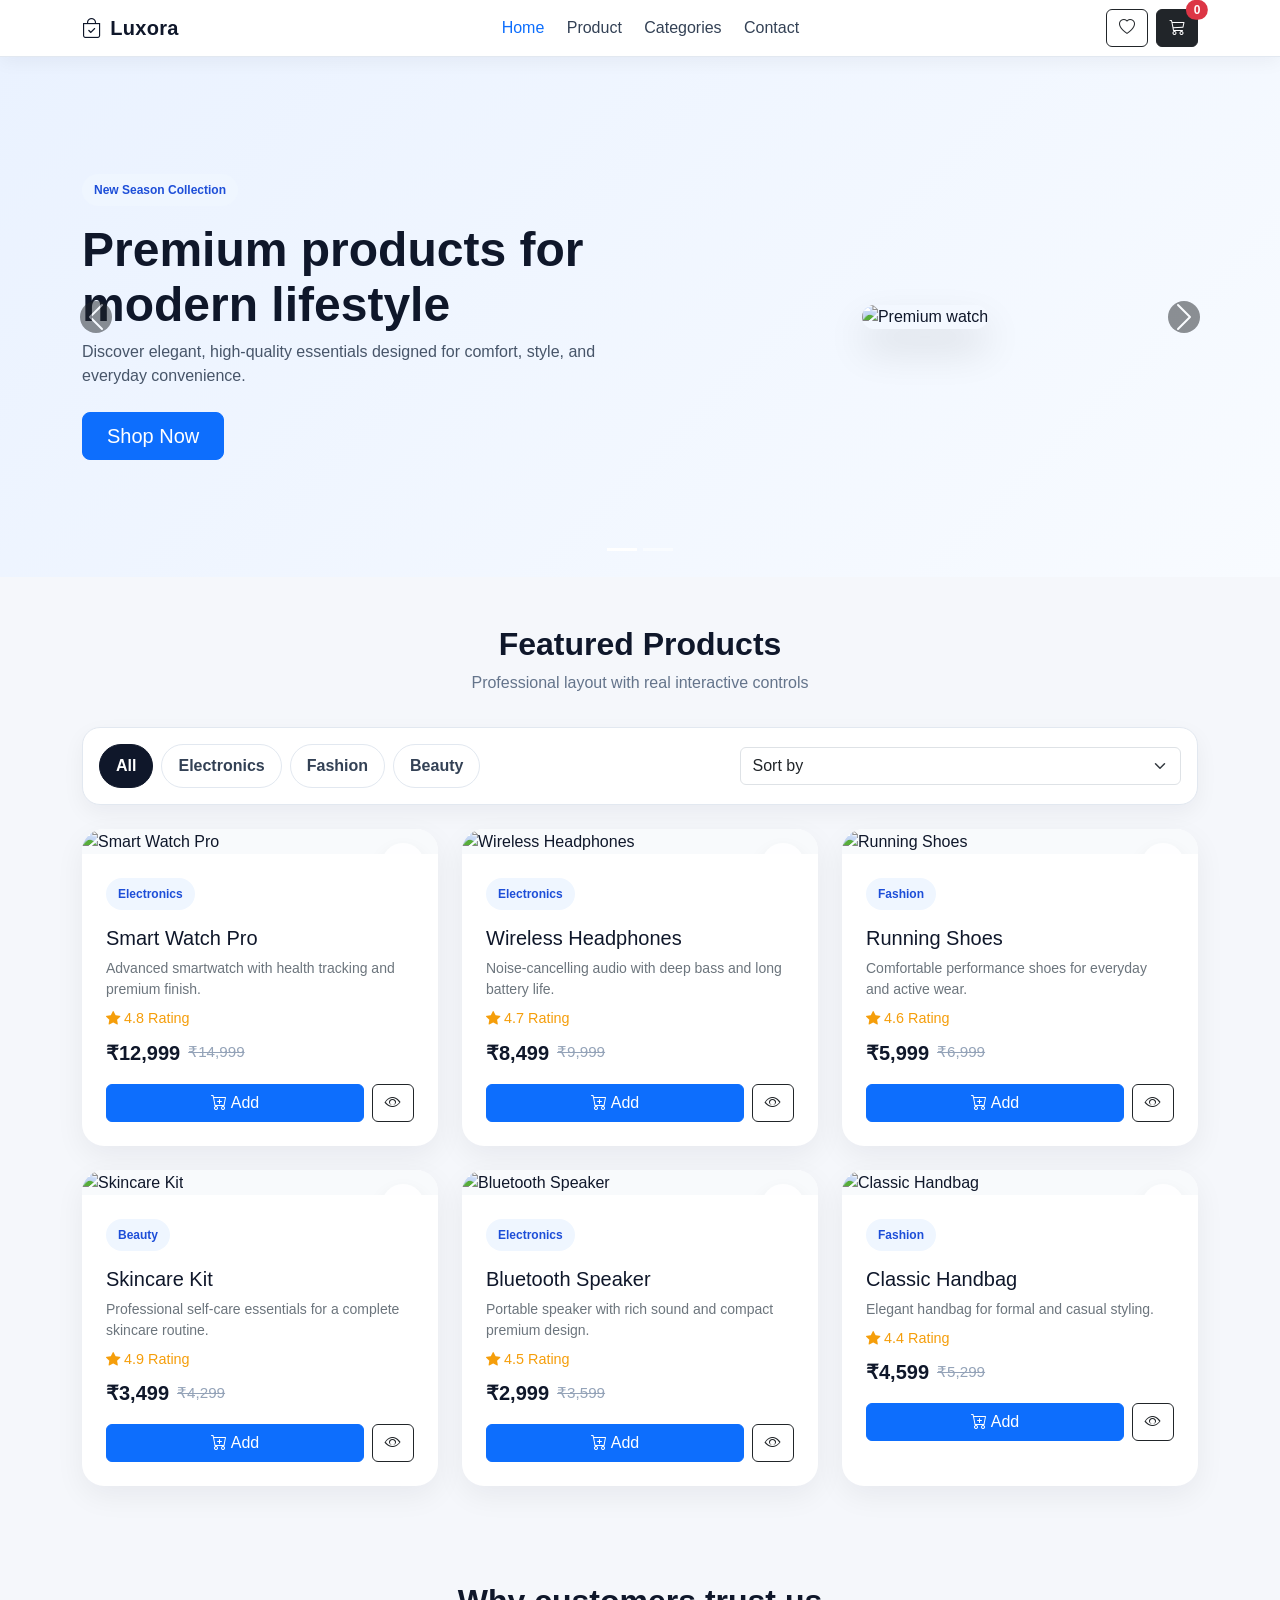
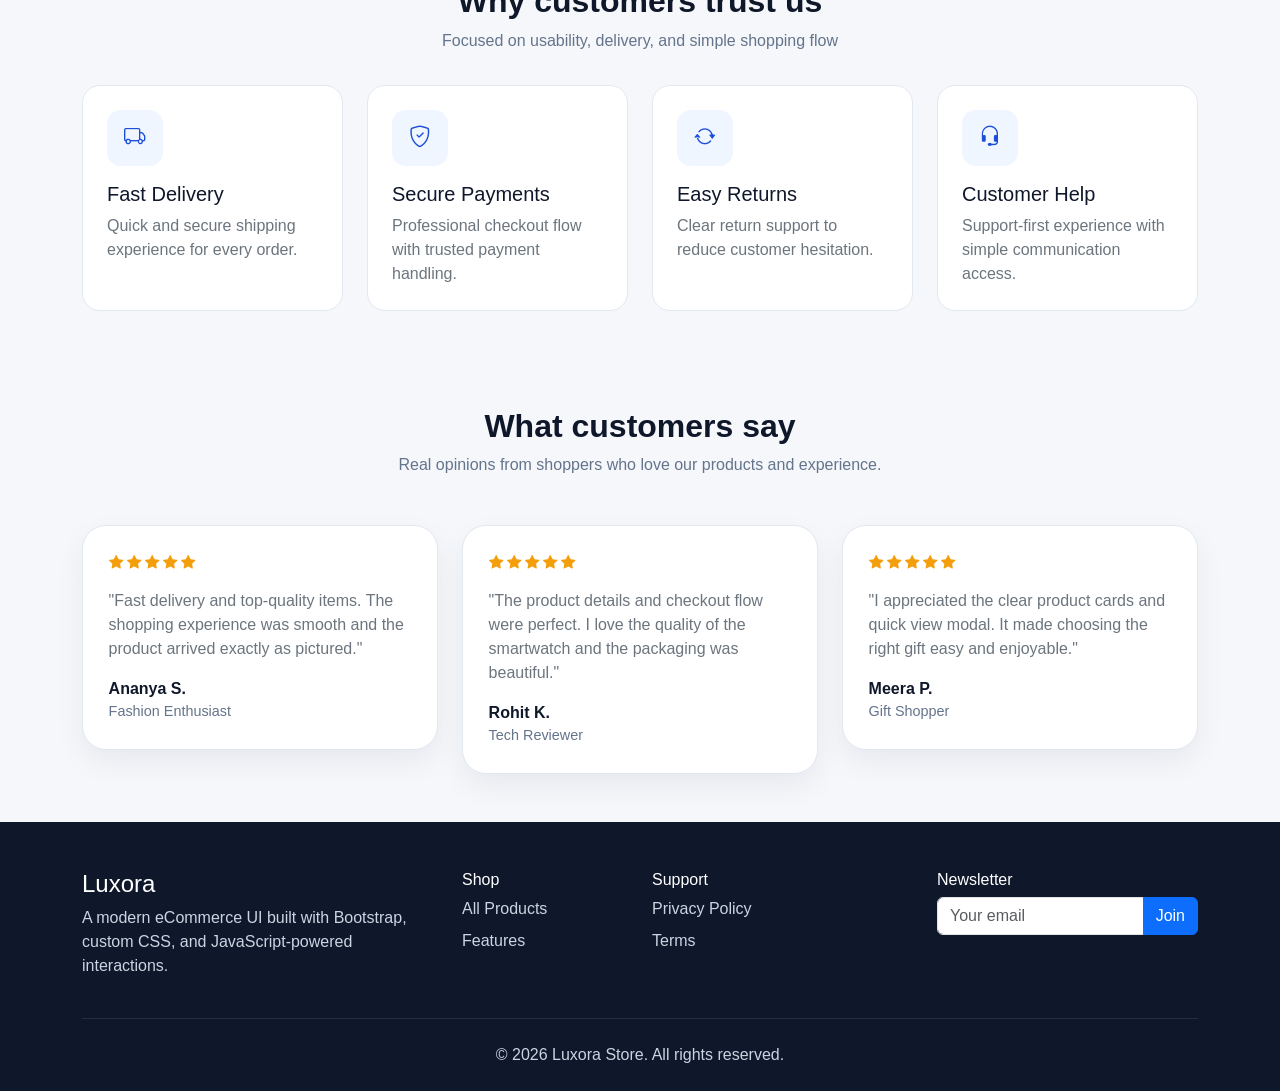
==== index.html @ 6a54af74 "Initial commit" ====
<!DOCTYPE html>
<html lang="en">

<head>
    <meta charset="UTF-8" />
    <meta name="viewport" content="width=device-width, initial-scale=1.0" />
    <title>Luxora Store</title>
    <link href="https://cdn.jsdelivr.net/npm/bootstrap@5.3.3/dist/css/bootstrap.min.css" rel="stylesheet">
    <link rel="stylesheet" href="https://cdn.jsdelivr.net/npm/bootstrap-icons@1.11.3/font/bootstrap-icons.min.css">
    <style>
        :root {
            --primary: #0f172a;
            --secondary: #334155;
            --accent: #0d6efd;
            --light: #f8fafc;
            --border: #e2e8f0;
            --success: #198754;
            --danger: #dc3545;
        }

        * {
            box-sizing: border-box;
        }

        body {
            font-family: "Inter", "Segoe UI", sans-serif;
            background: #f5f7fb;
            color: #0f172a;
        }

        .navbar {
            background: #ffffff;
            border-bottom: 1px solid var(--border);
            box-shadow: 0 4px 18px rgba(15, 23, 42, 0.05);
        }

        .navbar-brand {
            font-weight: 700;
            letter-spacing: .3px;
            color: var(--primary) !important;
        }

        .nav-link {
            color: var(--secondary) !important;
            font-weight: 500;
            margin: 0 .2rem;
        }

        .nav-link:hover,
        .nav-link.active {
            color: var(--accent) !important;
        }

        .hero-slide {
            min-height: 520px;
            display: flex;
            align-items: center;
            background: linear-gradient(135deg, #eaf2ff, #f8fbff);
        }

        .hero-title {
            font-size: 3rem;
            font-weight: 800;
            line-height: 1.15;
        }

        .hero-subtitle {
            color: #475569;
            max-width: 540px;
        }

        .hero-img {
            max-height: 420px;
            object-fit: cover;
            border-radius: 24px;
            box-shadow: 0 20px 40px rgba(0, 0, 0, .12);
        }

        .section-title {
            font-size: 2rem;
            font-weight: 800;
            margin-bottom: .5rem;
        }

        .section-subtitle {
            color: #64748b;
            margin-bottom: 2rem;
        }

        .control-bar {
            background: #fff;
            border: 1px solid var(--border);
            border-radius: 18px;
            padding: 1rem;
            box-shadow: 0 8px 22px rgba(15, 23, 42, .05);
        }

        .filter-btn {
            border: 1px solid var(--border);
            background: #fff;
            color: #334155;
            padding: .55rem 1rem;
            border-radius: 999px;
            font-weight: 600;
            transition: .25s;
        }

        .filter-btn.active,
        .filter-btn:hover {
            background: var(--primary);
            color: #fff;
            border-color: var(--primary);
        }

        .product-card {
            background: #fff;
            border: none;
            border-radius: 22px;
            overflow: hidden;
            box-shadow: 0 10px 30px rgba(15, 23, 42, .06);
            transition: .3s ease;
            height: 100%;
        }

        .product-card:hover {
            transform: translateY(-6px);
            box-shadow: 0 16px 40px rgba(15, 23, 42, .12);
        }

        .product-image-wrap {
            position: relative;
            overflow: hidden;
            background: #f8fafc;
        }

        .product-card img {
            width: 100%;
            height: 260px;
            object-fit: cover;
            transition: .35s ease;
        }

        .product-card:hover img {
            transform: scale(1.04);
        }

        .wishlist-btn {
            position: absolute;
            top: 14px;
            right: 14px;
            width: 42px;
            height: 42px;
            border: none;
            border-radius: 50%;
            background: rgba(255, 255, 255, .9);
            box-shadow: 0 8px 18px rgba(0, 0, 0, .08);
        }

        .wishlist-btn.active {
            color: var(--danger);
        }

        .badge-soft {
            display: inline-block;
            font-size: .75rem;
            padding: .45rem .75rem;
            border-radius: 999px;
            background: #eff6ff;
            color: #1d4ed8;
            font-weight: 700;
        }

        .price {
            font-size: 1.25rem;
            font-weight: 800;
        }

        .old-price {
            color: #94a3b8;
            text-decoration: line-through;
            font-size: .95rem;
        }

        .rating {
            color: #f59e0b;
            font-size: .9rem;
        }

        .benefit-card {
            background: #fff;
            border-radius: 18px;
            padding: 1.5rem;
            border: 1px solid var(--border);
            height: 100%;
        }

        .benefit-icon {
            width: 56px;
            height: 56px;
            display: grid;
            place-items: center;
            border-radius: 14px;
            background: #eff6ff;
            color: #1d4ed8;
            font-size: 1.35rem;
            margin-bottom: 1rem;
        }

        .testimonial-card {
            background: #fff;
            border-radius: 24px;
            border: 1px solid var(--border);
            box-shadow: 0 12px 30px rgba(15, 23, 42, .06);
            transition: transform .25s ease, box-shadow .25s ease;
        }

        .testimonial-card:hover {
            transform: translateY(-6px);
            box-shadow: 0 18px 40px rgba(15, 23, 42, .12);
        }

        .testimonial-card img {
            width: 100%;
            border-top-left-radius: 24px;
            border-top-right-radius: 24px;
        }

        .testimonial-card .card-body {
            padding: 1.6rem;
        }

        .testimonial-card .rating {
            color: #f59e0b;
            margin-bottom: 1rem;
        }

        .testimonial-author {
            font-weight: 700;
            margin-top: 1rem;
        }

        .testimonial-role {
            color: #64748b;
            font-size: .9rem;
        }

        .promo-banner {
            background: linear-gradient(135deg, #0d6efd, #2563eb);
            border-radius: 28px;
            padding: 2rem;
            color: #ffffff;
            overflow: hidden;
            box-shadow: 0 24px 42px rgba(13, 110, 253, .16);
        }

        .promo-banner .promo-tag {
            display: inline-flex;
            align-items: center;
            gap: .5rem;
            padding: .55rem 1rem;
            border-radius: 999px;
            background: rgba(255,255,255,.18);
            font-weight: 700;
            color: #fff;
            margin-bottom: 1rem;
        }

        .promo-banner h2 {
            font-size: 2.4rem;
            font-weight: 800;
            line-height: 1.05;
            margin-bottom: 1rem;
        }

        .promo-banner p {
            color: rgba(255,255,255,.9);
            max-width: 520px;
            margin-bottom: 1.5rem;
        }

        .promo-card {
            background: #fff;
            border-radius: 20px;
            padding: 1.35rem;
            border: 1px solid rgba(15, 23, 42, .08);
            transition: transform .25s ease, box-shadow .25s ease;
            box-shadow: 0 14px 32px rgba(15, 23, 42, .06);
        }

        .promo-card:hover {
            transform: translateY(-4px);
            box-shadow: 0 18px 36px rgba(15, 23, 42, .12);
        }

        .promo-card .badge-soft {
            display: inline-flex;
            align-items: center;
            justify-content: center;
            width: 44px;
            height: 44px;
            border-radius: 14px;
            background: #eef2ff;
            color: #1d4ed8;
            margin-right: 1rem;
        }

        .promo-card h6 {
            font-weight: 700;
            margin-bottom: .25rem;
        }

        footer {
            background: #0f172a;
            color: #cbd5e1;
        }

        footer a {
            color: #cbd5e1;
            text-decoration: none;
        }

        footer a:hover {
            color: #fff;
        }

        .cart-badge {
            font-size: .72rem;
        }

        .hidden {
            display: none !important;
        }

        .toast-box {
            position: fixed;
            top: 90px;
            right: 20px;
            z-index: 1080;
            min-width: 260px;
        }

        @media(max-width:768px) {
            .hero-title {
                font-size: 2.2rem;
            }

            .hero-slide {
                min-height: auto;
                padding: 3rem 0;
            }

            .product-card img {
                height: 220px;
            }
        }
    </style>
</head>

<body>

    <nav class="navbar navbar-expand-lg sticky-top">
        <div class="container">
            <a class="navbar-brand" href="#"><i class="bi bi-bag-check me-2"></i>Luxora</a>
            <button class="navbar-toggler" type="button" data-bs-toggle="collapse" data-bs-target="#mainNav"
                aria-controls="mainNav" aria-expanded="false" aria-label="Toggle navigation">
                <span class="navbar-toggler-icon"></span>
            </button>

            <div class="collapse navbar-collapse" id="mainNav">
                <ul class="navbar-nav mx-auto mb-2 mb-lg-0">
                    <li class="nav-item"><a class="nav-link active" href="#home">Home</a></li>
                    <li class="nav-item"><a class="nav-link" href="product.html">Product</a></li>
                    <li class="nav-item"><a class="nav-link" href="categories.html">Categories</a></li>
                    <li class="nav-item"><a class="nav-link" href="contact.html">Contact</a></li>
                </ul>

                <div class="d-flex align-items-center gap-2">
                    <a class="btn btn-outline-dark position-relative" href="wishlist.html">
                        <i class="bi bi-heart"></i>
                    </a>
                    <a class="btn btn-dark position-relative" href="cart.html">
                        <i class="bi bi-cart3"></i>
                        <span class="position-absolute top-0 start-100 translate-middle badge rounded-pill bg-danger"
                            id="cartCount">0</span>
                    </a>
                </div>
            </div>
        </div>
    </nav>

    <section id="home">
        <div id="heroCarousel" class="carousel slide" data-bs-ride="carousel">
            <div class="carousel-indicators">
                <button type="button" data-bs-target="#heroCarousel" data-bs-slide-to="0" class="active"
                    aria-current="true" aria-label="Slide 1"></button>
                <button type="button" data-bs-target="#heroCarousel" data-bs-slide-to="1" aria-label="Slide 2"></button>
            </div>

            <div class="carousel-inner">
                <div class="carousel-item active">
                    <div class="hero-slide">
                        <div class="container">
                            <div class="row align-items-center g-4">
                                <div class="col-lg-6">
                                    <span class="badge-soft mb-3">New Season Collection</span>
                                    <h1 class="hero-title">Premium products for modern lifestyle</h1>
                                    <p class="hero-subtitle mb-4">Discover elegant, high-quality essentials designed for
                                        comfort, style, and everyday convenience.</p>
                                    <a href="#products" class="btn btn-primary btn-lg px-4">Shop Now</a>
                                </div>
                                <div class="col-lg-6 text-center">
                                    <img class="hero-img img-fluid"
                                        src="https://images.unsplash.com/photo-1523275335684-37898b6baf30?w=900&auto=format&fit=crop"
                                        alt="Premium watch">
                                </div>
                            </div>
                        </div>
                    </div>
                </div>

                <div class="carousel-item">
                    <div class="hero-slide">
                        <div class="container">
                            <div class="row align-items-center g-4">
                                <div class="col-lg-6">
                                    <span class="badge-soft mb-3">Exclusive Deals</span>
                                    <h1 class="hero-title">Smart shopping with better experience</h1>
                                    <p class="hero-subtitle mb-4">Fast browsing, clear filters, instant actions, and
                                        trusted product presentation for better buying decisions.</p>
                                    <a href="#products" class="btn btn-dark btn-lg px-4">Explore Products</a>
                                </div>
                                <div class="col-lg-6 text-center">
                                    <img class="hero-img img-fluid"
                                        src="https://images.unsplash.com/photo-1505740420928-5e560c06d30e?w=900&auto=format&fit=crop"
                                        alt="Premium headphones">
                                </div>
                            </div>
                        </div>
                    </div>
                </div>
            </div>

            <button class="carousel-control-prev" type="button" data-bs-target="#heroCarousel" data-bs-slide="prev">
                <span class="carousel-control-prev-icon bg-dark rounded-circle p-3" aria-hidden="true"></span>
                <span class="visually-hidden">Previous</span>
            </button>
            <button class="carousel-control-next" type="button" data-bs-target="#heroCarousel" data-bs-slide="next">
                <span class="carousel-control-next-icon bg-dark rounded-circle p-3" aria-hidden="true"></span>
                <span class="visually-hidden">Next</span>
            </button>
        </div>
    </section>

    <section id="products" class="py-5">
        <div class="container">
            <h2 class="section-title text-center">Featured Products</h2>
            <p class="section-subtitle text-center">Professional layout with real interactive controls</p>

            <div class="control-bar mb-4">
                <div class="row g-3 align-items-center">
                    <div class="col-lg-7">
                        <div class="d-flex flex-wrap gap-2" id="filterButtons">
                            <button class="filter-btn active" data-category="all">All</button>
                            <button class="filter-btn" data-category="electronics">Electronics</button>
                            <button class="filter-btn" data-category="fashion">Fashion</button>
                            <button class="filter-btn" data-category="beauty">Beauty</button>
                        </div>
                    </div>
                    <div class="col-lg-5">
                        <select id="sortSelect" class="form-select">
                            <option value="default">Sort by</option>
                            <option value="low">Price: Low to High</option>
                            <option value="high">Price: High to Low</option>
                            <option value="rating">Top Rated</option>
                        </select>
                    </div>
                </div>
            </div>

            <div class="row g-4" id="productList"></div>
        </div>
    </section>


    <section id="features" class="py-5">
        <div class="container">
            <h2 class="section-title text-center">Why customers trust us</h2>
            <p class="section-subtitle text-center">Focused on usability, delivery, and simple shopping flow</p>

            <div class="row g-4">
                <div class="col-md-6 col-lg-3">
                    <div class="benefit-card">
                        <div class="benefit-icon"><i class="bi bi-truck"></i></div>
                        <h5>Fast Delivery</h5>
                        <p class="mb-0 text-secondary">Quick and secure shipping experience for every order.</p>
                    </div>
                </div>
                <div class="col-md-6 col-lg-3">
                    <div class="benefit-card">
                        <div class="benefit-icon"><i class="bi bi-shield-check"></i></div>
                        <h5>Secure Payments</h5>
                        <p class="mb-0 text-secondary">Professional checkout flow with trusted payment handling.</p>
                    </div>
                </div>
                <div class="col-md-6 col-lg-3">
                    <div class="benefit-card">
                        <div class="benefit-icon"><i class="bi bi-arrow-repeat"></i></div>
                        <h5>Easy Returns</h5>
                        <p class="mb-0 text-secondary">Clear return support to reduce customer hesitation.</p>
                    </div>
                </div>
                <div class="col-md-6 col-lg-3">
                    <div class="benefit-card">
                        <div class="benefit-icon"><i class="bi bi-headset"></i></div>
                        <h5>Customer Help</h5>
                        <p class="mb-0 text-secondary">Support-first experience with simple communication access.</p>
                    </div>
                </div>
            </div>
        </div>
    </section>

    <section id="testimonials" class="py-5">
        <div class="container">
            <div class="text-center mb-5">
                <h2 class="section-title">What customers say</h2>
                <p class="section-subtitle">Real opinions from shoppers who love our products and experience.</p>
            </div>
            <div class="row g-4">
                <div class="col-md-6 col-lg-4">
                    <div class="testimonial-card">
                        <div class="card-body">
                            <div class="rating mb-3">
                                <i class="bi bi-star-fill"></i>
                                <i class="bi bi-star-fill"></i>
                                <i class="bi bi-star-fill"></i>
                                <i class="bi bi-star-fill"></i>
                                <i class="bi bi-star-fill"></i>
                            </div>
                            <p class="text-secondary">"Fast delivery and top-quality items. The shopping experience was smooth and the product arrived exactly as pictured."</p>
                            <div class="testimonial-author">Ananya S.</div>
                            <div class="testimonial-role">Fashion Enthusiast</div>
                        </div>
                    </div>
                </div>
                <div class="col-md-6 col-lg-4">
                    <div class="testimonial-card">
                        <div class="card-body">
                            <div class="rating mb-3">
                                <i class="bi bi-star-fill"></i>
                                <i class="bi bi-star-fill"></i>
                                <i class="bi bi-star-fill"></i>
                                <i class="bi bi-star-fill"></i>
                                <i class="bi bi-star-fill"></i>
                            </div>
                            <p class="text-secondary">"The product details and checkout flow were perfect. I love the quality of the smartwatch and the packaging was beautiful."</p>
                            <div class="testimonial-author">Rohit K.</div>
                            <div class="testimonial-role">Tech Reviewer</div>
                        </div>
                    </div>
                </div>
                <div class="col-md-6 col-lg-4">
                    <div class="testimonial-card">
                        <div class="card-body">
                            <div class="rating mb-3">
                                <i class="bi bi-star-fill"></i>
                                <i class="bi bi-star-fill"></i>
                                <i class="bi bi-star-fill"></i>
                                <i class="bi bi-star-fill"></i>
                                <i class="bi bi-star-fill"></i>
                            </div>
                            <p class="text-secondary">"I appreciated the clear product cards and quick view modal. It made choosing the right gift easy and enjoyable."</p>
                            <div class="testimonial-author">Meera P.</div>
                            <div class="testimonial-role">Gift Shopper</div>
                        </div>
                    </div>
                </div>
            </div>
        </div>
    </section>

    <footer id="footer" class="pt-5 pb-4">
        <div class="container">
            <div class="row g-4">
                <div class="col-lg-4">
                    <h4 class="text-white">Luxora</h4>
                    <p>A modern eCommerce UI built with Bootstrap, custom CSS, and JavaScript-powered interactions.</p>
                </div>
                <div class="col-lg-2">
                    <h6 class="text-white">Shop</h6>
                    <a href="#products" class="d-block mb-2">All Products</a>
                    <a href="#features" class="d-block mb-2">Features</a>
                </div>
                <div class="col-lg-3">
                    <h6 class="text-white">Support</h6>
                    <a href="#" class="d-block mb-2">Privacy Policy</a>
                    <a href="#" class="d-block mb-2">Terms</a>
                </div>
                <div class="col-lg-3">
                    <h6 class="text-white">Newsletter</h6>
                    <div class="input-group">
                        <input type="email" class="form-control" placeholder="Your email">
                        <button class="btn btn-primary">Join</button>
                    </div>
                </div>
            </div>
            <hr class="border-secondary my-4">
            <p class="mb-0 text-center">© 2026 Luxora Store. All rights reserved.</p>
        </div>
    </footer>

    <div class="toast-box">
        <div id="actionToast" class="toast align-items-center text-bg-dark border-0" role="alert">
            <div class="d-flex">
                <div class="toast-body" id="toastMessage">Action completed</div>
                <button type="button" class="btn-close btn-close-white me-2 m-auto" data-bs-dismiss="toast"></button>
            </div>
        </div>
    </div>

    <div class="modal fade" id="quickViewModal" tabindex="-1" aria-hidden="true">
        <div class="modal-dialog modal-lg modal-dialog-centered">
            <div class="modal-content border-0 rounded-4">
                <div class="modal-body p-4">
                    <div class="row g-4 align-items-center">
                        <div class="col-md-6">
                            <img id="modalImage" src="" class="img-fluid rounded-4" alt="Product image">
                        </div>
                        <div class="col-md-6">
                            <span id="modalCategory" class="badge bg-primary mb-2"></span>
                            <h3 id="modalTitle"></h3>
                            <p id="modalDesc" class="text-secondary"></p>
                            <div class="mb-3">
                                <span id="modalPrice" class="price"></span>
                            </div>
                            <button class="btn btn-dark" id="modalCartBtn">Add to Cart</button>
                        </div>
                    </div>
                </div>
            </div>
        </div>
    </div>

    <script>
        const products = [
            {
                id: 1,
                title: "Smart Watch Pro",
                category: "electronics",
                price: 12999,
                oldPrice: 14999,
                rating: 4.8,
                image: "https://images.unsplash.com/photo-1523275335684-37898b6baf30?w=800&auto=format&fit=crop",
                desc: "Advanced smartwatch with health tracking and premium finish."
            },
            {
                id: 2,
                title: "Wireless Headphones",
                category: "electronics",
                price: 8499,
                oldPrice: 9999,
                rating: 4.7,
                image: "https://images.unsplash.com/photo-1505740420928-5e560c06d30e?w=800&auto=format&fit=crop",
                desc: "Noise-cancelling audio with deep bass and long battery life."
            },
            {
                id: 3,
                title: "Running Shoes",
                category: "fashion",
                price: 5999,
                oldPrice: 6999,
                rating: 4.6,
                image: "https://images.unsplash.com/photo-1542291026-7eec264c27ff?w=800&auto=format&fit=crop",
                desc: "Comfortable performance shoes for everyday and active wear."
            },
            {
                id: 4,
                title: "Skincare Kit",
                category: "beauty",
                price: 3499,
                oldPrice: 4299,
                rating: 4.9,
                image: "https://images.unsplash.com/photo-1556228578-8c89e6adf883?w=800&auto=format&fit=crop",
                desc: "Professional self-care essentials for a complete skincare routine."
            },
            {
                id: 5,
                title: "Bluetooth Speaker",
                category: "electronics",
                price: 2999,
                oldPrice: 3599,
                rating: 4.5,
                image: "https://images.unsplash.com/photo-1608043152269-423dbba4e7e1?w=800&auto=format&fit=crop",
                desc: "Portable speaker with rich sound and compact premium design."
            },
            {
                id: 6,
                title: "Classic Handbag",
                category: "fashion",
                price: 4599,
                oldPrice: 5299,
                rating: 4.4,
                image: "https://images.unsplash.com/photo-1584917865442-de89df76afd3?w=800&auto=format&fit=crop",
                desc: "Elegant handbag for formal and casual styling."
            }
        ];

        let cartCount = 0;
        let currentCategory = "all";
        let currentSearch = "";
        let currentSort = "default";
        let selectedProduct = null;

        const productList = document.getElementById("productList");
        const searchInput = document.getElementById("searchInput");
        const sortSelect = document.getElementById("sortSelect");
        const cartCountEl = document.getElementById("cartCount");
        const toastEl = document.getElementById("actionToast");
        const toastMessage = document.getElementById("toastMessage");
        let bsToast;

        function showToast(message) {
            toastMessage.textContent = message;
            try {
                if (!bsToast && typeof bootstrap !== 'undefined') {
                    bsToast = new bootstrap.Toast(toastEl);
                }
                if (bsToast) bsToast.show();
            } catch (e) {
                // if bootstrap not available yet, silently ignore toast
            }
        }

        function formatPrice(price) {
            return "₹" + price.toLocaleString("en-IN");
        }

        const WISHLIST_STORAGE_KEY = "luxoraWishlistItems";
        const CART_STORAGE_KEY = "luxoraCartItems";

        function getWishlistItems() {
            return JSON.parse(localStorage.getItem(WISHLIST_STORAGE_KEY) || "[]");
        }

        function setWishlistItems(items) {
            localStorage.setItem(WISHLIST_STORAGE_KEY, JSON.stringify(items));
        }

        function getCartItems() {
            return JSON.parse(localStorage.getItem(CART_STORAGE_KEY) || "[]");
        }

        function setCartItems(items) {
            localStorage.setItem(CART_STORAGE_KEY, JSON.stringify(items));
        }

        function updateCartBadge() {
            const count = getCartItems().reduce((sum, item) => sum + (item.quantity || 1), 0);
            if (cartCountEl) cartCountEl.textContent = count;
            cartCount = count;
        }

        function renderProducts() {
            const wishlistItems = getWishlistItems();
            let filtered = [...products];

            if (currentCategory !== "all") {
                filtered = filtered.filter(p => p.category === currentCategory);
            }

            if (currentSearch.trim() !== "") {
                filtered = filtered.filter(p =>
                    p.title.toLowerCase().includes(currentSearch.toLowerCase()) ||
                    p.category.toLowerCase().includes(currentSearch.toLowerCase())
                );
            }

            if (currentSort === "low") {
                filtered.sort((a, b) => a.price - b.price);
            } else if (currentSort === "high") {
                filtered.sort((a, b) => b.price - a.price);
            } else if (currentSort === "rating") {
                filtered.sort((a, b) => b.rating - a.rating);
            }

            productList.innerHTML = filtered.map(product => `
        <div class="col-md-6 col-lg-4">
          <div class="product-card">
            <div class="product-image-wrap">
              <img src="${product.image}" alt="${product.title}">
              <button class="wishlist-btn ${wishlistItems.includes(product.id) ? 'active' : ''}" onclick="toggleWishlist(this, ${product.id})">
                <i class="bi ${wishlistItems.includes(product.id) ? 'bi-heart-fill' : 'bi-heart'}"></i>
              </button>
            </div>
            <div class="p-4">
              <span class="badge-soft text-capitalize">${product.category}</span>
              <h5 class="mt-3 mb-2">${product.title}</h5>
              <p class="text-secondary small mb-2">${product.desc}</p>
              <div class="rating mb-2">
                <i class="bi bi-star-fill"></i> ${product.rating} Rating
              </div>
              <div class="d-flex align-items-center gap-2 mb-3">
                <span class="price">${formatPrice(product.price)}</span>
                <span class="old-price">${formatPrice(product.oldPrice)}</span>
              </div>
              <div class="d-flex gap-2">
                <button class="btn btn-primary flex-grow-1" onclick="addToCart('${product.title}')">
                  <i class="bi bi-cart-plus me-1"></i>Add
                </button>
                <button class="btn btn-outline-dark" onclick="quickView(${product.id})">
                  <i class="bi bi-eye"></i>
                </button>
              </div>
            </div>
          </div>
        </div>
      `).join("");

            if (filtered.length === 0) {
                productList.innerHTML = `
          <div class="col-12">
            <div class="text-center bg-white rounded-4 p-5 shadow-sm">
              <i class="bi bi-search fs-1 text-secondary"></i>
              <h4 class="mt-3">No products found</h4>
              <p class="text-secondary mb-0">Try another keyword or category filter.</p>
            </div>
          </div>
        `;
            }
        }

        function addToCart(productName) {
            // Add a minimal cart item entry so badge persists across pages
            const items = getCartItems();
            const existing = items.find(i => i.title === productName);
            if (existing) {
                existing.quantity = (existing.quantity || 1) + 1;
            } else {
                items.push({ id: Date.now(), title: productName, price: 0, image: '', quantity: 1 });
            }
            setCartItems(items);
            updateCartBadge();
            showToast(productName + " added to cart");
        }

        function toggleWishlist(button, productId) {
            const wishlistItems = new Set(getWishlistItems());
            if (wishlistItems.has(productId)) {
                wishlistItems.delete(productId);
                button.classList.remove("active");
            } else {
                wishlistItems.add(productId);
                button.classList.add("active");
            }
            setWishlistItems([...wishlistItems]);
            const icon = button.querySelector("i");
            if (icon) {
                icon.classList.toggle("bi-heart");
                icon.classList.toggle("bi-heart-fill");
            }
        }

        function quickView(id) {
            selectedProduct = products.find(p => p.id === id);
            document.getElementById("modalImage").src = selectedProduct.image;
            document.getElementById("modalTitle").textContent = selectedProduct.title;
            document.getElementById("modalDesc").textContent = selectedProduct.desc;
            document.getElementById("modalPrice").textContent = formatPrice(selectedProduct.price);
            document.getElementById("modalCategory").textContent = selectedProduct.category;
            const modal = new bootstrap.Modal(document.getElementById("quickViewModal"));
            modal.show();
        }

        const modalCartBtnEl = document.getElementById("modalCartBtn");
        if (modalCartBtnEl) {
            modalCartBtnEl.addEventListener("click", function () {
                if (selectedProduct) {
                    addToCart(selectedProduct.title);
                }
            });
        }

        if (searchInput) {
            searchInput.addEventListener("input", function () {
                currentSearch = this.value;
                renderProducts();
            });
        }

        if (sortSelect) {
            sortSelect.addEventListener("change", function () {
                currentSort = this.value;
                renderProducts();
            });
        }

        document.querySelectorAll(".filter-btn").forEach(btn => {
            btn.addEventListener("click", function () {
                document.querySelectorAll(".filter-btn").forEach(b => b.classList.remove("active"));
                this.classList.add("active");
                currentCategory = this.dataset.category;
                renderProducts();
            });
        });

        renderProducts();
        // initialize badge from storage
        updateCartBadge();
    </script>

    <script src="https://cdn.jsdelivr.net/npm/bootstrap@5.3.3/dist/js/bootstrap.bundle.min.js"></script>
</body>

</html>
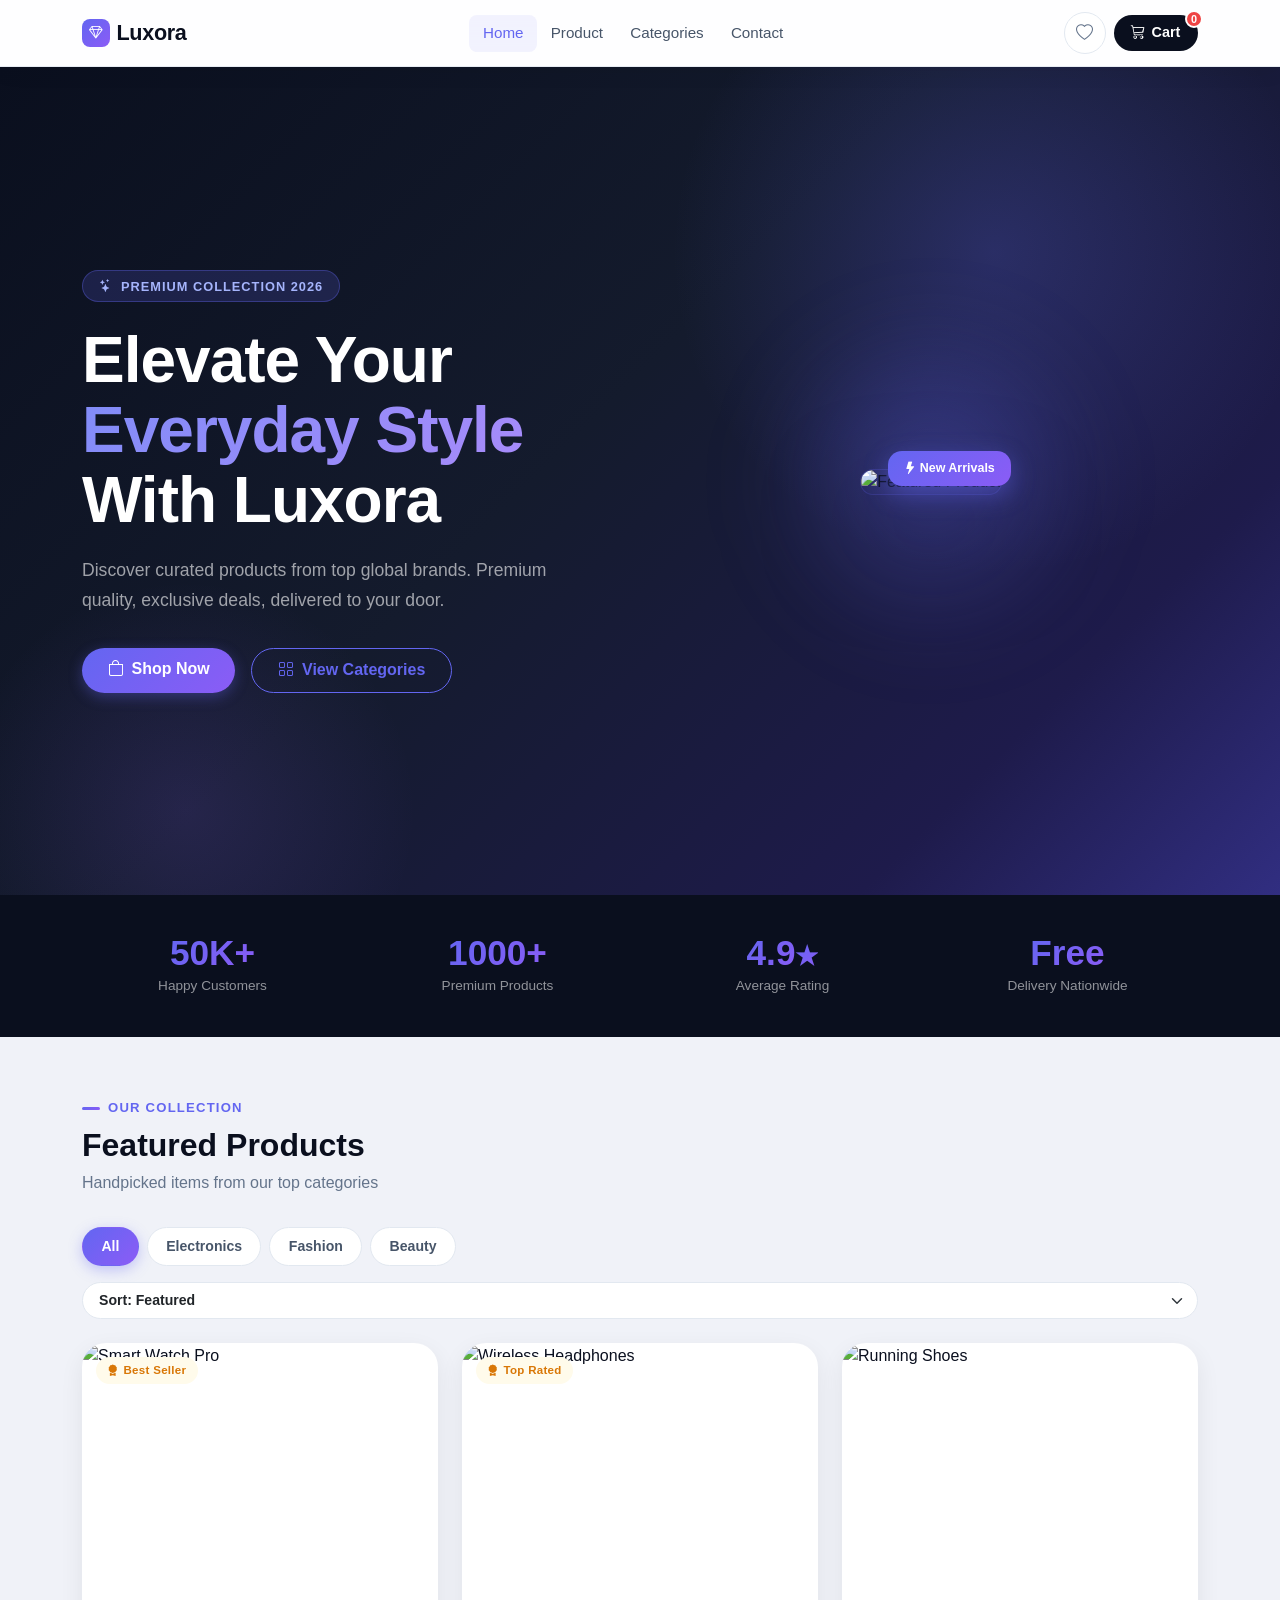
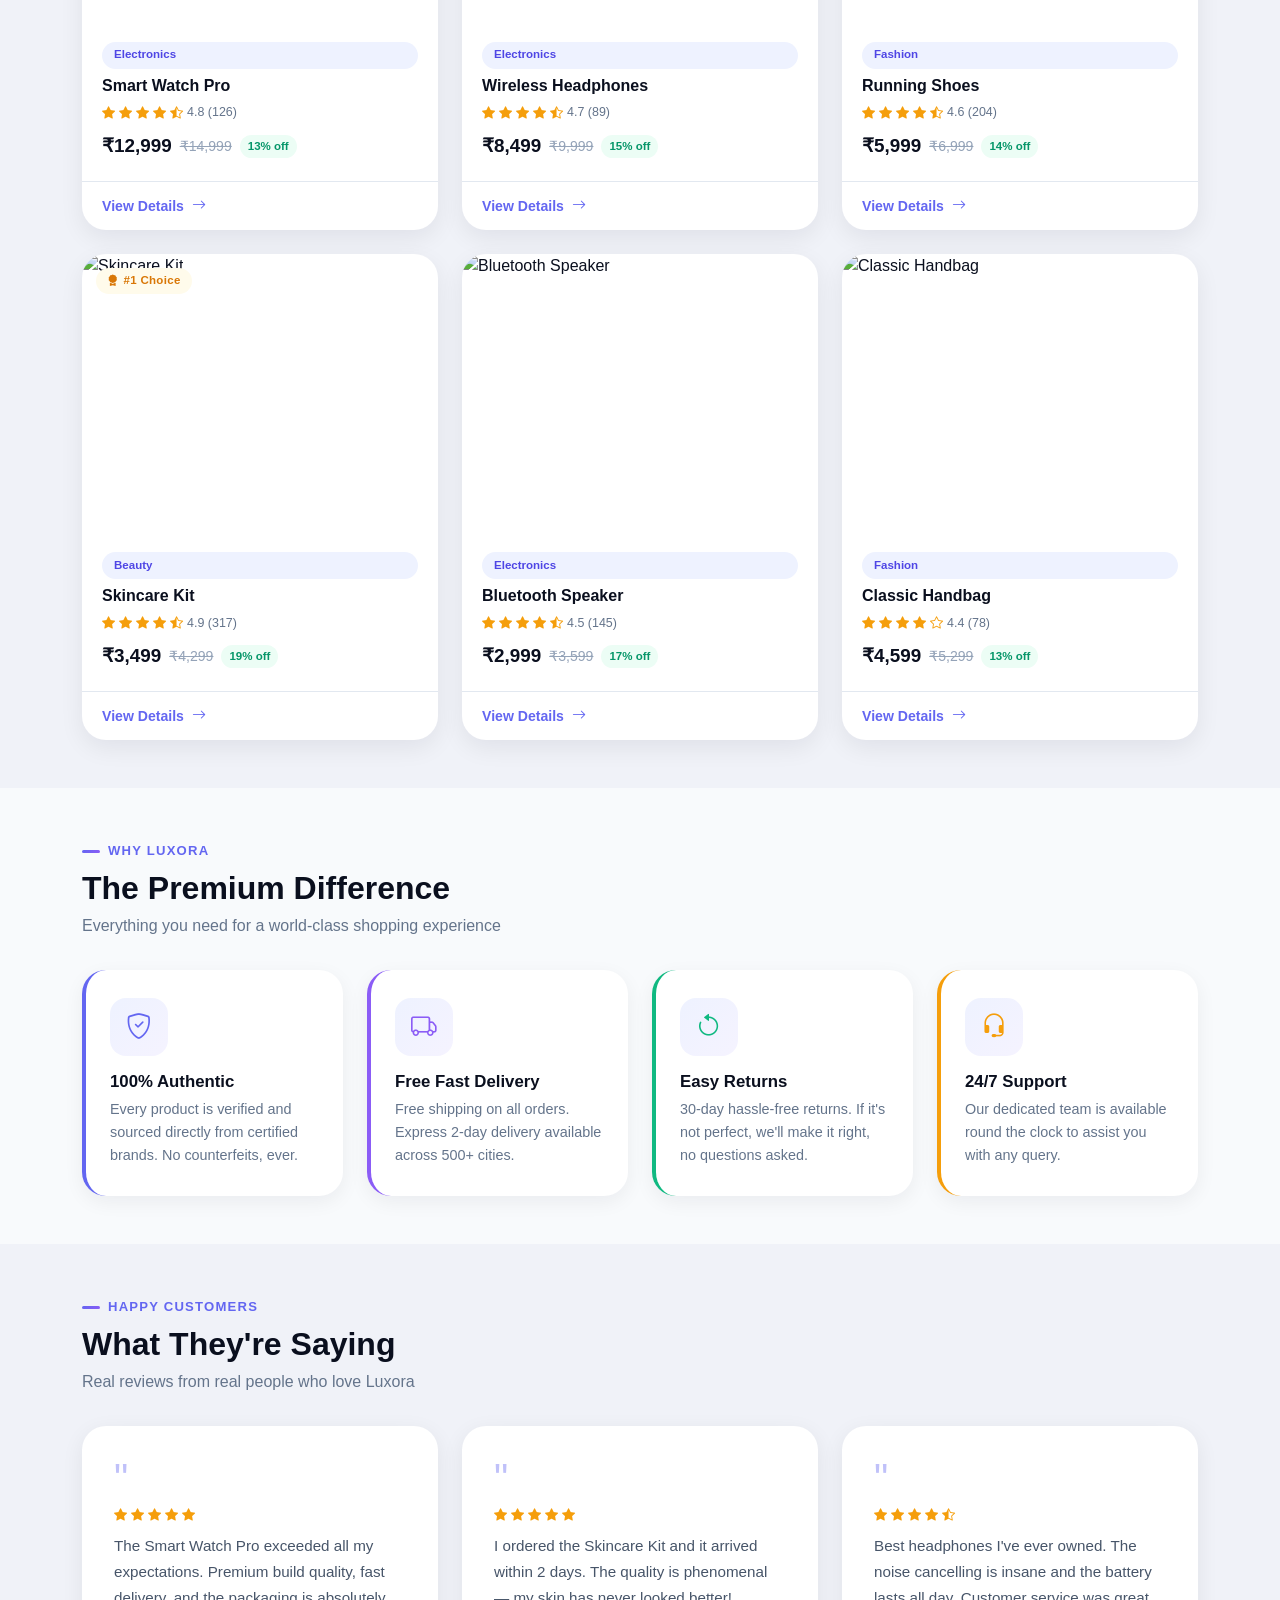
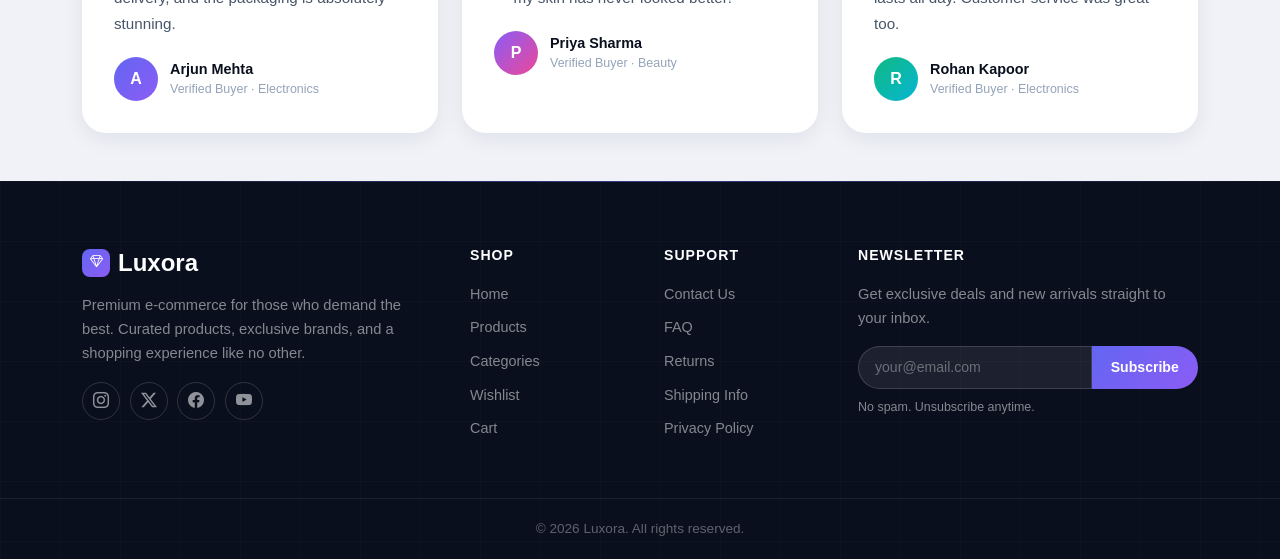
==== commit 61fa606f: "frontend changes" ====
--- a/index.html
+++ b/index.html
@@ -1,914 +1,439 @@
 <!DOCTYPE html>
 <html lang="en">
-
 <head>
-    <meta charset="UTF-8" />
-    <meta name="viewport" content="width=device-width, initial-scale=1.0" />
-    <title>Luxora Store</title>
+    <meta charset="UTF-8">
+    <meta name="viewport" content="width=device-width, initial-scale=1.0">
+    <title>Luxora — Premium E-Commerce</title>
     <link href="https://cdn.jsdelivr.net/npm/bootstrap@5.3.3/dist/css/bootstrap.min.css" rel="stylesheet">
     <link rel="stylesheet" href="https://cdn.jsdelivr.net/npm/bootstrap-icons@1.11.3/font/bootstrap-icons.min.css">
+    <link rel="stylesheet" href="styles.css">
     <style>
-        :root {
-            --primary: #0f172a;
-            --secondary: #334155;
-            --accent: #0d6efd;
-            --light: #f8fafc;
-            --border: #e2e8f0;
-            --success: #198754;
-            --danger: #dc3545;
-        }
-
-        * {
-            box-sizing: border-box;
-        }
-
-        body {
-            font-family: "Inter", "Segoe UI", sans-serif;
-            background: #f5f7fb;
-            color: #0f172a;
-        }
-
-        .navbar {
-            background: #ffffff;
-            border-bottom: 1px solid var(--border);
-            box-shadow: 0 4px 18px rgba(15, 23, 42, 0.05);
-        }
-
-        .navbar-brand {
-            font-weight: 700;
-            letter-spacing: .3px;
-            color: var(--primary) !important;
-        }
-
-        .nav-link {
-            color: var(--secondary) !important;
-            font-weight: 500;
-            margin: 0 .2rem;
-        }
-
-        .nav-link:hover,
-        .nav-link.active {
-            color: var(--accent) !important;
-        }
-
-        .hero-slide {
-            min-height: 520px;
-            display: flex;
-            align-items: center;
-            background: linear-gradient(135deg, #eaf2ff, #f8fbff);
-        }
-
+        .hero {
+            background: linear-gradient(135deg, #0a0f1e 0%, #141b2d 45%, #1e1b4b 80%, #312e81 100%);
+            min-height: 92vh;
+            display: flex; align-items: center;
+            position: relative; overflow: hidden;
+            padding: 5rem 0;
+        }
+        .hero::before {
+            content:''; position:absolute; top:-20%; right:-5%;
+            width:700px; height:700px;
+            background: radial-gradient(circle, rgba(99,102,241,0.25) 0%, transparent 65%);
+            border-radius:50%; pointer-events:none;
+        }
+        .hero::after {
+            content:''; position:absolute; bottom:-20%; left:-5%;
+            width:500px; height:500px;
+            background: radial-gradient(circle, rgba(139,92,246,0.15) 0%, transparent 65%);
+            border-radius:50%; pointer-events:none;
+        }
+        .hero-label {
+            display:inline-flex; align-items:center; gap:0.5rem;
+            background:rgba(99,102,241,0.18); color:#a5b4fc;
+            border:1px solid rgba(99,102,241,0.35);
+            border-radius:999px; padding:0.35rem 1rem;
+            font-size:0.8rem; font-weight:600; letter-spacing:1px;
+            text-transform:uppercase; margin-bottom:1.4rem;
+        }
         .hero-title {
-            font-size: 3rem;
-            font-weight: 800;
-            line-height: 1.15;
-        }
-
-        .hero-subtitle {
-            color: #475569;
-            max-width: 540px;
-        }
-
-        .hero-img {
-            max-height: 420px;
-            object-fit: cover;
-            border-radius: 24px;
-            box-shadow: 0 20px 40px rgba(0, 0, 0, .12);
-        }
-
-        .section-title {
-            font-size: 2rem;
-            font-weight: 800;
-            margin-bottom: .5rem;
-        }
-
-        .section-subtitle {
-            color: #64748b;
-            margin-bottom: 2rem;
-        }
-
-        .control-bar {
-            background: #fff;
-            border: 1px solid var(--border);
-            border-radius: 18px;
-            padding: 1rem;
-            box-shadow: 0 8px 22px rgba(15, 23, 42, .05);
-        }
-
-        .filter-btn {
-            border: 1px solid var(--border);
-            background: #fff;
-            color: #334155;
-            padding: .55rem 1rem;
-            border-radius: 999px;
-            font-weight: 600;
-            transition: .25s;
-        }
-
-        .filter-btn.active,
-        .filter-btn:hover {
-            background: var(--primary);
-            color: #fff;
-            border-color: var(--primary);
-        }
-
-        .product-card {
-            background: #fff;
-            border: none;
-            border-radius: 22px;
-            overflow: hidden;
-            box-shadow: 0 10px 30px rgba(15, 23, 42, .06);
-            transition: .3s ease;
-            height: 100%;
-        }
-
-        .product-card:hover {
-            transform: translateY(-6px);
-            box-shadow: 0 16px 40px rgba(15, 23, 42, .12);
-        }
-
-        .product-image-wrap {
-            position: relative;
-            overflow: hidden;
-            background: #f8fafc;
-        }
-
-        .product-card img {
-            width: 100%;
-            height: 260px;
-            object-fit: cover;
-            transition: .35s ease;
-        }
-
-        .product-card:hover img {
-            transform: scale(1.04);
-        }
-
-        .wishlist-btn {
-            position: absolute;
-            top: 14px;
-            right: 14px;
-            width: 42px;
-            height: 42px;
-            border: none;
-            border-radius: 50%;
-            background: rgba(255, 255, 255, .9);
-            box-shadow: 0 8px 18px rgba(0, 0, 0, .08);
-        }
-
-        .wishlist-btn.active {
-            color: var(--danger);
-        }
-
-        .badge-soft {
-            display: inline-block;
-            font-size: .75rem;
-            padding: .45rem .75rem;
-            border-radius: 999px;
-            background: #eff6ff;
-            color: #1d4ed8;
-            font-weight: 700;
-        }
-
-        .price {
-            font-size: 1.25rem;
-            font-weight: 800;
-        }
-
-        .old-price {
-            color: #94a3b8;
-            text-decoration: line-through;
-            font-size: .95rem;
-        }
-
-        .rating {
-            color: #f59e0b;
-            font-size: .9rem;
-        }
-
-        .benefit-card {
-            background: #fff;
-            border-radius: 18px;
-            padding: 1.5rem;
-            border: 1px solid var(--border);
-            height: 100%;
-        }
-
-        .benefit-icon {
-            width: 56px;
-            height: 56px;
-            display: grid;
-            place-items: center;
-            border-radius: 14px;
-            background: #eff6ff;
-            color: #1d4ed8;
-            font-size: 1.35rem;
-            margin-bottom: 1rem;
-        }
-
-        .testimonial-card {
-            background: #fff;
-            border-radius: 24px;
-            border: 1px solid var(--border);
-            box-shadow: 0 12px 30px rgba(15, 23, 42, .06);
-            transition: transform .25s ease, box-shadow .25s ease;
-        }
-
-        .testimonial-card:hover {
-            transform: translateY(-6px);
-            box-shadow: 0 18px 40px rgba(15, 23, 42, .12);
-        }
-
-        .testimonial-card img {
-            width: 100%;
-            border-top-left-radius: 24px;
-            border-top-right-radius: 24px;
-        }
-
-        .testimonial-card .card-body {
-            padding: 1.6rem;
-        }
-
-        .testimonial-card .rating {
-            color: #f59e0b;
-            margin-bottom: 1rem;
-        }
-
-        .testimonial-author {
-            font-weight: 700;
-            margin-top: 1rem;
-        }
-
-        .testimonial-role {
-            color: #64748b;
-            font-size: .9rem;
-        }
-
-        .promo-banner {
-            background: linear-gradient(135deg, #0d6efd, #2563eb);
-            border-radius: 28px;
-            padding: 2rem;
-            color: #ffffff;
-            overflow: hidden;
-            box-shadow: 0 24px 42px rgba(13, 110, 253, .16);
-        }
-
-        .promo-banner .promo-tag {
-            display: inline-flex;
-            align-items: center;
-            gap: .5rem;
-            padding: .55rem 1rem;
-            border-radius: 999px;
-            background: rgba(255,255,255,.18);
-            font-weight: 700;
-            color: #fff;
-            margin-bottom: 1rem;
-        }
-
-        .promo-banner h2 {
-            font-size: 2.4rem;
-            font-weight: 800;
-            line-height: 1.05;
-            margin-bottom: 1rem;
-        }
-
-        .promo-banner p {
-            color: rgba(255,255,255,.9);
-            max-width: 520px;
-            margin-bottom: 1.5rem;
-        }
-
-        .promo-card {
-            background: #fff;
-            border-radius: 20px;
-            padding: 1.35rem;
-            border: 1px solid rgba(15, 23, 42, .08);
-            transition: transform .25s ease, box-shadow .25s ease;
-            box-shadow: 0 14px 32px rgba(15, 23, 42, .06);
-        }
-
-        .promo-card:hover {
-            transform: translateY(-4px);
-            box-shadow: 0 18px 36px rgba(15, 23, 42, .12);
-        }
-
-        .promo-card .badge-soft {
-            display: inline-flex;
-            align-items: center;
-            justify-content: center;
-            width: 44px;
-            height: 44px;
-            border-radius: 14px;
-            background: #eef2ff;
-            color: #1d4ed8;
-            margin-right: 1rem;
-        }
-
-        .promo-card h6 {
-            font-weight: 700;
-            margin-bottom: .25rem;
-        }
-
-        footer {
-            background: #0f172a;
-            color: #cbd5e1;
-        }
-
-        footer a {
-            color: #cbd5e1;
-            text-decoration: none;
-        }
-
-        footer a:hover {
-            color: #fff;
-        }
-
-        .cart-badge {
-            font-size: .72rem;
-        }
-
-        .hidden {
-            display: none !important;
-        }
-
-        .toast-box {
-            position: fixed;
-            top: 90px;
-            right: 20px;
-            z-index: 1080;
-            min-width: 260px;
-        }
-
-        @media(max-width:768px) {
-            .hero-title {
-                font-size: 2.2rem;
-            }
-
-            .hero-slide {
-                min-height: auto;
-                padding: 3rem 0;
-            }
-
-            .product-card img {
-                height: 220px;
-            }
+            font-size: clamp(2.4rem, 5.5vw, 4rem);
+            font-weight:800; color:#fff; line-height:1.1;
+            margin-bottom:1.25rem; letter-spacing:-1px;
+        }
+        .hero-title .highlight {
+            background:linear-gradient(135deg,#818cf8,#a78bfa);
+            -webkit-background-clip:text; -webkit-text-fill-color:transparent;
+            background-clip:text;
+        }
+        .hero-subtitle { color:rgba(255,255,255,0.6); font-size:1.1rem; line-height:1.7; margin-bottom:2rem; max-width:500px; }
+        .hero-cta-group { display:flex; gap:1rem; flex-wrap:wrap; }
+        .hero-img-wrap { position:relative; display:flex; justify-content:center; align-items:center; }
+        .hero-img-glow {
+            position:absolute; width:340px; height:340px; border-radius:50%;
+            background:radial-gradient(circle, rgba(99,102,241,0.4) 0%, transparent 70%);
+            filter:blur(40px);
+        }
+        .hero-product-img {
+            width:360px; max-width:100%;
+            border-radius:28px;
+            box-shadow: 0 40px 100px rgba(0,0,0,0.5), 0 0 0 1px rgba(99,102,241,0.25);
+            position:relative; z-index:2;
+            animation: heroFloat 4s ease-in-out infinite;
+        }
+        @keyframes heroFloat {
+            0%,100% { transform:translateY(0); }
+            50%      { transform:translateY(-14px); }
+        }
+        .hero-new-badge {
+            position:absolute; top:-18px; right:-10px; z-index:3;
+            background:linear-gradient(135deg,#6366f1,#8b5cf6);
+            color:#fff; border-radius:14px;
+            padding:0.5rem 1rem; font-size:0.78rem; font-weight:700;
+            box-shadow:0 8px 24px rgba(99,102,241,0.45);
+            animation:badgeBounce 2.5s ease-in-out infinite;
+        }
+        @keyframes badgeBounce {
+            0%,100% { transform:translateY(0) rotate(-3deg); }
+            50%      { transform:translateY(-6px) rotate(-3deg); }
         }
     </style>
 </head>
-
 <body>
 
-    <nav class="navbar navbar-expand-lg sticky-top">
-        <div class="container">
-            <a class="navbar-brand" href="#"><i class="bi bi-bag-check me-2"></i>Luxora</a>
-            <button class="navbar-toggler" type="button" data-bs-toggle="collapse" data-bs-target="#mainNav"
-                aria-controls="mainNav" aria-expanded="false" aria-label="Toggle navigation">
-                <span class="navbar-toggler-icon"></span>
-            </button>
-
-            <div class="collapse navbar-collapse" id="mainNav">
-                <ul class="navbar-nav mx-auto mb-2 mb-lg-0">
-                    <li class="nav-item"><a class="nav-link active" href="#home">Home</a></li>
-                    <li class="nav-item"><a class="nav-link" href="product.html">Product</a></li>
-                    <li class="nav-item"><a class="nav-link" href="categories.html">Categories</a></li>
-                    <li class="nav-item"><a class="nav-link" href="contact.html">Contact</a></li>
+<!-- NAVBAR -->
+<nav class="navbar navbar-expand-lg sticky-top">
+    <div class="container">
+        <a class="navbar-brand" href="index.html">
+            <span class="brand-diamond"><i class="bi bi-gem"></i></span>Luxora
+        </a>
+        <button class="navbar-toggler" type="button" data-bs-toggle="collapse" data-bs-target="#mainNav">
+            <span class="navbar-toggler-icon"></span>
+        </button>
+        <div class="collapse navbar-collapse" id="mainNav">
+            <ul class="navbar-nav mx-auto mb-2 mb-lg-0">
+                <li class="nav-item"><a class="nav-link active" href="index.html">Home</a></li>
+                <li class="nav-item"><a class="nav-link" href="product.html">Product</a></li>
+                <li class="nav-item"><a class="nav-link" href="categories.html">Categories</a></li>
+                <li class="nav-item"><a class="nav-link" href="contact.html">Contact</a></li>
+            </ul>
+            <div class="d-flex align-items-center gap-2">
+                <a class="nav-btn-wishlist" href="wishlist.html" aria-label="Wishlist">
+                    <i class="bi bi-heart"></i>
+                    <span class="nav-badge d-none" id="navWishlistCount">0</span>
+                </a>
+                <a class="nav-btn-cart" href="cart.html" aria-label="Cart">
+                    <i class="bi bi-cart3"></i> Cart
+                    <span class="nav-badge" id="navCartCount">0</span>
+                </a>
+            </div>
+        </div>
+    </div>
+</nav>
+
+<!-- HERO -->
+<section class="hero">
+    <div class="container position-relative" style="z-index:2;">
+        <div class="row align-items-center g-5">
+            <div class="col-lg-6">
+                <div class="hero-label"><i class="bi bi-stars"></i> Premium Collection 2026</div>
+                <h1 class="hero-title">
+                    Elevate Your<br>
+                    <span class="highlight">Everyday Style</span><br>
+                    With Luxora
+                </h1>
+                <p class="hero-subtitle">
+                    Discover curated products from top global brands. Premium quality, exclusive deals, delivered to your door.
+                </p>
+                <div class="hero-cta-group">
+                    <a href="categories.html" class="btn btn-gradient"><i class="bi bi-bag me-2"></i>Shop Now</a>
+                    <a href="categories.html" class="btn btn-outline-accent"><i class="bi bi-grid me-2"></i>View Categories</a>
+                </div>
+            </div>
+            <div class="col-lg-6">
+                <div class="hero-img-wrap">
+                    <div class="hero-img-glow"></div>
+                    <div class="position-relative">
+                        <img src="https://images.unsplash.com/photo-1523275335684-37898b6baf30?w=800&auto=format&fit=crop" alt="Featured Product" class="hero-product-img">
+                        <div class="hero-new-badge"><i class="bi bi-lightning-fill me-1"></i>New Arrivals</div>
+                    </div>
+                </div>
+            </div>
+        </div>
+    </div>
+</section>
+
+<!-- STATS BAR -->
+<section class="stats-bar">
+    <div class="container">
+        <div class="row g-4">
+            <div class="col-6 col-md-3"><div class="stat-item"><div class="stat-num"><span>50K+</span></div><div class="stat-label">Happy Customers</div></div></div>
+            <div class="col-6 col-md-3"><div class="stat-item"><div class="stat-num"><span>1000+</span></div><div class="stat-label">Premium Products</div></div></div>
+            <div class="col-6 col-md-3"><div class="stat-item"><div class="stat-num"><span>4.9</span><span style="font-size:1.6rem;">★</span></div><div class="stat-label">Average Rating</div></div></div>
+            <div class="col-6 col-md-3"><div class="stat-item"><div class="stat-num"><span>Free</span></div><div class="stat-label">Delivery Nationwide</div></div></div>
+        </div>
+    </div>
+</section>
+
+<!-- FEATURED PRODUCTS -->
+<section class="py-5 mt-2">
+    <div class="container">
+        <div class="section-header">
+            <div class="section-label">Our Collection</div>
+            <h2 class="section-title">Featured Products</h2>
+            <p class="section-subtitle">Handpicked items from our top categories</p>
+        </div>
+        <div class="d-flex flex-wrap align-items-center justify-content-between gap-3 mb-4">
+            <div class="d-flex flex-wrap gap-2" id="filterBtns">
+                <button class="filter-btn active" data-filter="all">All</button>
+                <button class="filter-btn" data-filter="electronics">Electronics</button>
+                <button class="filter-btn" data-filter="fashion">Fashion</button>
+                <button class="filter-btn" data-filter="beauty">Beauty</button>
+            </div>
+            <select class="form-select form-select-sm" id="sortSelect" style="border-radius:999px;padding:0.45rem 1rem;border:1.5px solid var(--border);font-weight:600;font-size:0.88rem;min-width:160px;">
+                <option value="default">Sort: Featured</option>
+                <option value="price-asc">Price: Low to High</option>
+                <option value="price-desc">Price: High to Low</option>
+                <option value="rating">Top Rated</option>
+            </select>
+        </div>
+        <div class="row g-4" id="productsGrid"></div>
+    </div>
+</section>
+
+<!-- WHY US -->
+<section class="py-5" style="background:var(--surface-2);">
+    <div class="container">
+        <div class="section-header">
+            <div class="section-label">Why Luxora</div>
+            <h2 class="section-title">The Premium Difference</h2>
+            <p class="section-subtitle">Everything you need for a world-class shopping experience</p>
+        </div>
+        <div class="row g-4">
+            <div class="col-sm-6 col-lg-3">
+                <div class="benefit-card">
+                    <div class="benefit-icon"><i class="bi bi-shield-check"></i></div>
+                    <h5>100% Authentic</h5>
+                    <p>Every product is verified and sourced directly from certified brands. No counterfeits, ever.</p>
+                </div>
+            </div>
+            <div class="col-sm-6 col-lg-3">
+                <div class="benefit-card" style="border-left-color:var(--accent-2);">
+                    <div class="benefit-icon" style="color:var(--accent-2);"><i class="bi bi-truck"></i></div>
+                    <h5>Free Fast Delivery</h5>
+                    <p>Free shipping on all orders. Express 2-day delivery available across 500+ cities.</p>
+                </div>
+            </div>
+            <div class="col-sm-6 col-lg-3">
+                <div class="benefit-card" style="border-left-color:#10b981;">
+                    <div class="benefit-icon" style="color:#10b981;"><i class="bi bi-arrow-counterclockwise"></i></div>
+                    <h5>Easy Returns</h5>
+                    <p>30-day hassle-free returns. If it's not perfect, we'll make it right, no questions asked.</p>
+                </div>
+            </div>
+            <div class="col-sm-6 col-lg-3">
+                <div class="benefit-card" style="border-left-color:var(--gold);">
+                    <div class="benefit-icon" style="color:var(--gold);"><i class="bi bi-headset"></i></div>
+                    <h5>24/7 Support</h5>
+                    <p>Our dedicated team is available round the clock to assist you with any query.</p>
+                </div>
+            </div>
+        </div>
+    </div>
+</section>
+
+<!-- TESTIMONIALS -->
+<section class="py-5">
+    <div class="container">
+        <div class="section-header">
+            <div class="section-label">Happy Customers</div>
+            <h2 class="section-title">What They're Saying</h2>
+            <p class="section-subtitle">Real reviews from real people who love Luxora</p>
+        </div>
+        <div class="row g-4">
+            <div class="col-md-4">
+                <div class="testimonial-card">
+                    <div class="testimonial-quote">"</div>
+                    <div class="rating mb-2"><i class="bi bi-star-fill"></i><i class="bi bi-star-fill"></i><i class="bi bi-star-fill"></i><i class="bi bi-star-fill"></i><i class="bi bi-star-fill"></i></div>
+                    <p class="testimonial-text">The Smart Watch Pro exceeded all my expectations. Premium build quality, fast delivery, and the packaging is absolutely stunning.</p>
+                    <div class="testimonial-author">
+                        <div class="author-avatar">A</div>
+                        <div><div class="author-name">Arjun Mehta</div><div class="author-sub">Verified Buyer · Electronics</div></div>
+                    </div>
+                </div>
+            </div>
+            <div class="col-md-4">
+                <div class="testimonial-card">
+                    <div class="testimonial-quote">"</div>
+                    <div class="rating mb-2"><i class="bi bi-star-fill"></i><i class="bi bi-star-fill"></i><i class="bi bi-star-fill"></i><i class="bi bi-star-fill"></i><i class="bi bi-star-fill"></i></div>
+                    <p class="testimonial-text">I ordered the Skincare Kit and it arrived within 2 days. The quality is phenomenal — my skin has never looked better!</p>
+                    <div class="testimonial-author">
+                        <div class="author-avatar" style="background:linear-gradient(135deg,#8b5cf6,#ec4899);">P</div>
+                        <div><div class="author-name">Priya Sharma</div><div class="author-sub">Verified Buyer · Beauty</div></div>
+                    </div>
+                </div>
+            </div>
+            <div class="col-md-4">
+                <div class="testimonial-card">
+                    <div class="testimonial-quote">"</div>
+                    <div class="rating mb-2"><i class="bi bi-star-fill"></i><i class="bi bi-star-fill"></i><i class="bi bi-star-fill"></i><i class="bi bi-star-fill"></i><i class="bi bi-star-half"></i></div>
+                    <p class="testimonial-text">Best headphones I've ever owned. The noise cancelling is insane and the battery lasts all day. Customer service was great too.</p>
+                    <div class="testimonial-author">
+                        <div class="author-avatar" style="background:linear-gradient(135deg,#10b981,#06b6d4);">R</div>
+                        <div><div class="author-name">Rohan Kapoor</div><div class="author-sub">Verified Buyer · Electronics</div></div>
+                    </div>
+                </div>
+            </div>
+        </div>
+    </div>
+</section>
+
+<!-- FOOTER -->
+<footer class="site-footer">
+    <div class="footer-grid-lines"></div>
+    <div class="container position-relative" style="z-index:2;">
+        <div class="row g-5">
+            <div class="col-lg-4">
+                <div class="footer-brand-name"><span class="brand-diamond"><i class="bi bi-gem"></i></span>Luxora</div>
+                <p class="footer-desc">Premium e-commerce for those who demand the best. Curated products, exclusive brands, and a shopping experience like no other.</p>
+                <div class="footer-social">
+                    <a href="#" aria-label="Instagram"><i class="bi bi-instagram"></i></a>
+                    <a href="#" aria-label="Twitter"><i class="bi bi-twitter-x"></i></a>
+                    <a href="#" aria-label="Facebook"><i class="bi bi-facebook"></i></a>
+                    <a href="#" aria-label="YouTube"><i class="bi bi-youtube"></i></a>
+                </div>
+            </div>
+            <div class="col-sm-6 col-lg-2">
+                <div class="footer-heading">Shop</div>
+                <ul class="footer-links">
+                    <li><a href="index.html">Home</a></li>
+                    <li><a href="product.html">Products</a></li>
+                    <li><a href="categories.html">Categories</a></li>
+                    <li><a href="wishlist.html">Wishlist</a></li>
+                    <li><a href="cart.html">Cart</a></li>
                 </ul>
-
-                <div class="d-flex align-items-center gap-2">
-                    <a class="btn btn-outline-dark position-relative" href="wishlist.html">
-                        <i class="bi bi-heart"></i>
-                    </a>
-                    <a class="btn btn-dark position-relative" href="cart.html">
-                        <i class="bi bi-cart3"></i>
-                        <span class="position-absolute top-0 start-100 translate-middle badge rounded-pill bg-danger"
-                            id="cartCount">0</span>
-                    </a>
-                </div>
-            </div>
-        </div>
-    </nav>
-
-    <section id="home">
-        <div id="heroCarousel" class="carousel slide" data-bs-ride="carousel">
-            <div class="carousel-indicators">
-                <button type="button" data-bs-target="#heroCarousel" data-bs-slide-to="0" class="active"
-                    aria-current="true" aria-label="Slide 1"></button>
-                <button type="button" data-bs-target="#heroCarousel" data-bs-slide-to="1" aria-label="Slide 2"></button>
-            </div>
-
-            <div class="carousel-inner">
-                <div class="carousel-item active">
-                    <div class="hero-slide">
-                        <div class="container">
-                            <div class="row align-items-center g-4">
-                                <div class="col-lg-6">
-                                    <span class="badge-soft mb-3">New Season Collection</span>
-                                    <h1 class="hero-title">Premium products for modern lifestyle</h1>
-                                    <p class="hero-subtitle mb-4">Discover elegant, high-quality essentials designed for
-                                        comfort, style, and everyday convenience.</p>
-                                    <a href="#products" class="btn btn-primary btn-lg px-4">Shop Now</a>
-                                </div>
-                                <div class="col-lg-6 text-center">
-                                    <img class="hero-img img-fluid"
-                                        src="https://images.unsplash.com/photo-1523275335684-37898b6baf30?w=900&auto=format&fit=crop"
-                                        alt="Premium watch">
-                                </div>
-                            </div>
-                        </div>
-                    </div>
-                </div>
-
-                <div class="carousel-item">
-                    <div class="hero-slide">
-                        <div class="container">
-                            <div class="row align-items-center g-4">
-                                <div class="col-lg-6">
-                                    <span class="badge-soft mb-3">Exclusive Deals</span>
-                                    <h1 class="hero-title">Smart shopping with better experience</h1>
-                                    <p class="hero-subtitle mb-4">Fast browsing, clear filters, instant actions, and
-                                        trusted product presentation for better buying decisions.</p>
-                                    <a href="#products" class="btn btn-dark btn-lg px-4">Explore Products</a>
-                                </div>
-                                <div class="col-lg-6 text-center">
-                                    <img class="hero-img img-fluid"
-                                        src="https://images.unsplash.com/photo-1505740420928-5e560c06d30e?w=900&auto=format&fit=crop"
-                                        alt="Premium headphones">
-                                </div>
-                            </div>
-                        </div>
-                    </div>
-                </div>
-            </div>
-
-            <button class="carousel-control-prev" type="button" data-bs-target="#heroCarousel" data-bs-slide="prev">
-                <span class="carousel-control-prev-icon bg-dark rounded-circle p-3" aria-hidden="true"></span>
-                <span class="visually-hidden">Previous</span>
-            </button>
-            <button class="carousel-control-next" type="button" data-bs-target="#heroCarousel" data-bs-slide="next">
-                <span class="carousel-control-next-icon bg-dark rounded-circle p-3" aria-hidden="true"></span>
-                <span class="visually-hidden">Next</span>
-            </button>
-        </div>
-    </section>
-
-    <section id="products" class="py-5">
-        <div class="container">
-            <h2 class="section-title text-center">Featured Products</h2>
-            <p class="section-subtitle text-center">Professional layout with real interactive controls</p>
-
-            <div class="control-bar mb-4">
-                <div class="row g-3 align-items-center">
-                    <div class="col-lg-7">
-                        <div class="d-flex flex-wrap gap-2" id="filterButtons">
-                            <button class="filter-btn active" data-category="all">All</button>
-                            <button class="filter-btn" data-category="electronics">Electronics</button>
-                            <button class="filter-btn" data-category="fashion">Fashion</button>
-                            <button class="filter-btn" data-category="beauty">Beauty</button>
-                        </div>
-                    </div>
-                    <div class="col-lg-5">
-                        <select id="sortSelect" class="form-select">
-                            <option value="default">Sort by</option>
-                            <option value="low">Price: Low to High</option>
-                            <option value="high">Price: High to Low</option>
-                            <option value="rating">Top Rated</option>
-                        </select>
-                    </div>
-                </div>
-            </div>
-
-            <div class="row g-4" id="productList"></div>
-        </div>
-    </section>
-
-
-    <section id="features" class="py-5">
-        <div class="container">
-            <h2 class="section-title text-center">Why customers trust us</h2>
-            <p class="section-subtitle text-center">Focused on usability, delivery, and simple shopping flow</p>
-
-            <div class="row g-4">
-                <div class="col-md-6 col-lg-3">
-                    <div class="benefit-card">
-                        <div class="benefit-icon"><i class="bi bi-truck"></i></div>
-                        <h5>Fast Delivery</h5>
-                        <p class="mb-0 text-secondary">Quick and secure shipping experience for every order.</p>
-                    </div>
-                </div>
-                <div class="col-md-6 col-lg-3">
-                    <div class="benefit-card">
-                        <div class="benefit-icon"><i class="bi bi-shield-check"></i></div>
-                        <h5>Secure Payments</h5>
-                        <p class="mb-0 text-secondary">Professional checkout flow with trusted payment handling.</p>
-                    </div>
-                </div>
-                <div class="col-md-6 col-lg-3">
-                    <div class="benefit-card">
-                        <div class="benefit-icon"><i class="bi bi-arrow-repeat"></i></div>
-                        <h5>Easy Returns</h5>
-                        <p class="mb-0 text-secondary">Clear return support to reduce customer hesitation.</p>
-                    </div>
-                </div>
-                <div class="col-md-6 col-lg-3">
-                    <div class="benefit-card">
-                        <div class="benefit-icon"><i class="bi bi-headset"></i></div>
-                        <h5>Customer Help</h5>
-                        <p class="mb-0 text-secondary">Support-first experience with simple communication access.</p>
-                    </div>
-                </div>
-            </div>
-        </div>
-    </section>
-
-    <section id="testimonials" class="py-5">
-        <div class="container">
-            <div class="text-center mb-5">
-                <h2 class="section-title">What customers say</h2>
-                <p class="section-subtitle">Real opinions from shoppers who love our products and experience.</p>
-            </div>
-            <div class="row g-4">
-                <div class="col-md-6 col-lg-4">
-                    <div class="testimonial-card">
-                        <div class="card-body">
-                            <div class="rating mb-3">
-                                <i class="bi bi-star-fill"></i>
-                                <i class="bi bi-star-fill"></i>
-                                <i class="bi bi-star-fill"></i>
-                                <i class="bi bi-star-fill"></i>
-                                <i class="bi bi-star-fill"></i>
-                            </div>
-                            <p class="text-secondary">"Fast delivery and top-quality items. The shopping experience was smooth and the product arrived exactly as pictured."</p>
-                            <div class="testimonial-author">Ananya S.</div>
-                            <div class="testimonial-role">Fashion Enthusiast</div>
-                        </div>
-                    </div>
-                </div>
-                <div class="col-md-6 col-lg-4">
-                    <div class="testimonial-card">
-                        <div class="card-body">
-                            <div class="rating mb-3">
-                                <i class="bi bi-star-fill"></i>
-                                <i class="bi bi-star-fill"></i>
-                                <i class="bi bi-star-fill"></i>
-                                <i class="bi bi-star-fill"></i>
-                                <i class="bi bi-star-fill"></i>
-                            </div>
-                            <p class="text-secondary">"The product details and checkout flow were perfect. I love the quality of the smartwatch and the packaging was beautiful."</p>
-                            <div class="testimonial-author">Rohit K.</div>
-                            <div class="testimonial-role">Tech Reviewer</div>
-                        </div>
-                    </div>
-                </div>
-                <div class="col-md-6 col-lg-4">
-                    <div class="testimonial-card">
-                        <div class="card-body">
-                            <div class="rating mb-3">
-                                <i class="bi bi-star-fill"></i>
-                                <i class="bi bi-star-fill"></i>
-                                <i class="bi bi-star-fill"></i>
-                                <i class="bi bi-star-fill"></i>
-                                <i class="bi bi-star-fill"></i>
-                            </div>
-                            <p class="text-secondary">"I appreciated the clear product cards and quick view modal. It made choosing the right gift easy and enjoyable."</p>
-                            <div class="testimonial-author">Meera P.</div>
-                            <div class="testimonial-role">Gift Shopper</div>
-                        </div>
-                    </div>
-                </div>
-            </div>
-        </div>
-    </section>
-
-    <footer id="footer" class="pt-5 pb-4">
-        <div class="container">
-            <div class="row g-4">
-                <div class="col-lg-4">
-                    <h4 class="text-white">Luxora</h4>
-                    <p>A modern eCommerce UI built with Bootstrap, custom CSS, and JavaScript-powered interactions.</p>
-                </div>
-                <div class="col-lg-2">
-                    <h6 class="text-white">Shop</h6>
-                    <a href="#products" class="d-block mb-2">All Products</a>
-                    <a href="#features" class="d-block mb-2">Features</a>
-                </div>
-                <div class="col-lg-3">
-                    <h6 class="text-white">Support</h6>
-                    <a href="#" class="d-block mb-2">Privacy Policy</a>
-                    <a href="#" class="d-block mb-2">Terms</a>
-                </div>
-                <div class="col-lg-3">
-                    <h6 class="text-white">Newsletter</h6>
-                    <div class="input-group">
-                        <input type="email" class="form-control" placeholder="Your email">
-                        <button class="btn btn-primary">Join</button>
-                    </div>
-                </div>
-            </div>
-            <hr class="border-secondary my-4">
-            <p class="mb-0 text-center">© 2026 Luxora Store. All rights reserved.</p>
-        </div>
-    </footer>
-
-    <div class="toast-box">
-        <div id="actionToast" class="toast align-items-center text-bg-dark border-0" role="alert">
-            <div class="d-flex">
-                <div class="toast-body" id="toastMessage">Action completed</div>
-                <button type="button" class="btn-close btn-close-white me-2 m-auto" data-bs-dismiss="toast"></button>
-            </div>
-        </div>
-    </div>
-
-    <div class="modal fade" id="quickViewModal" tabindex="-1" aria-hidden="true">
-        <div class="modal-dialog modal-lg modal-dialog-centered">
-            <div class="modal-content border-0 rounded-4">
-                <div class="modal-body p-4">
-                    <div class="row g-4 align-items-center">
-                        <div class="col-md-6">
-                            <img id="modalImage" src="" class="img-fluid rounded-4" alt="Product image">
-                        </div>
-                        <div class="col-md-6">
-                            <span id="modalCategory" class="badge bg-primary mb-2"></span>
-                            <h3 id="modalTitle"></h3>
-                            <p id="modalDesc" class="text-secondary"></p>
-                            <div class="mb-3">
-                                <span id="modalPrice" class="price"></span>
-                            </div>
-                            <button class="btn btn-dark" id="modalCartBtn">Add to Cart</button>
-                        </div>
-                    </div>
-                </div>
-            </div>
-        </div>
-    </div>
-
-    <script>
-        const products = [
-            {
-                id: 1,
-                title: "Smart Watch Pro",
-                category: "electronics",
-                price: 12999,
-                oldPrice: 14999,
-                rating: 4.8,
-                image: "https://images.unsplash.com/photo-1523275335684-37898b6baf30?w=800&auto=format&fit=crop",
-                desc: "Advanced smartwatch with health tracking and premium finish."
-            },
-            {
-                id: 2,
-                title: "Wireless Headphones",
-                category: "electronics",
-                price: 8499,
-                oldPrice: 9999,
-                rating: 4.7,
-                image: "https://images.unsplash.com/photo-1505740420928-5e560c06d30e?w=800&auto=format&fit=crop",
-                desc: "Noise-cancelling audio with deep bass and long battery life."
-            },
-            {
-                id: 3,
-                title: "Running Shoes",
-                category: "fashion",
-                price: 5999,
-                oldPrice: 6999,
-                rating: 4.6,
-                image: "https://images.unsplash.com/photo-1542291026-7eec264c27ff?w=800&auto=format&fit=crop",
-                desc: "Comfortable performance shoes for everyday and active wear."
-            },
-            {
-                id: 4,
-                title: "Skincare Kit",
-                category: "beauty",
-                price: 3499,
-                oldPrice: 4299,
-                rating: 4.9,
-                image: "https://images.unsplash.com/photo-1556228578-8c89e6adf883?w=800&auto=format&fit=crop",
-                desc: "Professional self-care essentials for a complete skincare routine."
-            },
-            {
-                id: 5,
-                title: "Bluetooth Speaker",
-                category: "electronics",
-                price: 2999,
-                oldPrice: 3599,
-                rating: 4.5,
-                image: "https://images.unsplash.com/photo-1608043152269-423dbba4e7e1?w=800&auto=format&fit=crop",
-                desc: "Portable speaker with rich sound and compact premium design."
-            },
-            {
-                id: 6,
-                title: "Classic Handbag",
-                category: "fashion",
-                price: 4599,
-                oldPrice: 5299,
-                rating: 4.4,
-                image: "https://images.unsplash.com/photo-1584917865442-de89df76afd3?w=800&auto=format&fit=crop",
-                desc: "Elegant handbag for formal and casual styling."
-            }
-        ];
-
-        let cartCount = 0;
-        let currentCategory = "all";
-        let currentSearch = "";
-        let currentSort = "default";
-        let selectedProduct = null;
-
-        const productList = document.getElementById("productList");
-        const searchInput = document.getElementById("searchInput");
-        const sortSelect = document.getElementById("sortSelect");
-        const cartCountEl = document.getElementById("cartCount");
-        const toastEl = document.getElementById("actionToast");
-        const toastMessage = document.getElementById("toastMessage");
-        let bsToast;
-
-        function showToast(message) {
-            toastMessage.textContent = message;
-            try {
-                if (!bsToast && typeof bootstrap !== 'undefined') {
-                    bsToast = new bootstrap.Toast(toastEl);
-                }
-                if (bsToast) bsToast.show();
-            } catch (e) {
-                // if bootstrap not available yet, silently ignore toast
-            }
-        }
-
-        function formatPrice(price) {
-            return "₹" + price.toLocaleString("en-IN");
-        }
-
-        const WISHLIST_STORAGE_KEY = "luxoraWishlistItems";
-        const CART_STORAGE_KEY = "luxoraCartItems";
-
-        function getWishlistItems() {
-            return JSON.parse(localStorage.getItem(WISHLIST_STORAGE_KEY) || "[]");
-        }
-
-        function setWishlistItems(items) {
-            localStorage.setItem(WISHLIST_STORAGE_KEY, JSON.stringify(items));
-        }
-
-        function getCartItems() {
-            return JSON.parse(localStorage.getItem(CART_STORAGE_KEY) || "[]");
-        }
-
-        function setCartItems(items) {
-            localStorage.setItem(CART_STORAGE_KEY, JSON.stringify(items));
-        }
-
-        function updateCartBadge() {
-            const count = getCartItems().reduce((sum, item) => sum + (item.quantity || 1), 0);
-            if (cartCountEl) cartCountEl.textContent = count;
-            cartCount = count;
-        }
-
-        function renderProducts() {
-            const wishlistItems = getWishlistItems();
-            let filtered = [...products];
-
-            if (currentCategory !== "all") {
-                filtered = filtered.filter(p => p.category === currentCategory);
-            }
-
-            if (currentSearch.trim() !== "") {
-                filtered = filtered.filter(p =>
-                    p.title.toLowerCase().includes(currentSearch.toLowerCase()) ||
-                    p.category.toLowerCase().includes(currentSearch.toLowerCase())
-                );
-            }
-
-            if (currentSort === "low") {
-                filtered.sort((a, b) => a.price - b.price);
-            } else if (currentSort === "high") {
-                filtered.sort((a, b) => b.price - a.price);
-            } else if (currentSort === "rating") {
-                filtered.sort((a, b) => b.rating - a.rating);
-            }
-
-            productList.innerHTML = filtered.map(product => `
-        <div class="col-md-6 col-lg-4">
-          <div class="product-card">
-            <div class="product-image-wrap">
-              <img src="${product.image}" alt="${product.title}">
-              <button class="wishlist-btn ${wishlistItems.includes(product.id) ? 'active' : ''}" onclick="toggleWishlist(this, ${product.id})">
-                <i class="bi ${wishlistItems.includes(product.id) ? 'bi-heart-fill' : 'bi-heart'}"></i>
-              </button>
-            </div>
-            <div class="p-4">
-              <span class="badge-soft text-capitalize">${product.category}</span>
-              <h5 class="mt-3 mb-2">${product.title}</h5>
-              <p class="text-secondary small mb-2">${product.desc}</p>
-              <div class="rating mb-2">
-                <i class="bi bi-star-fill"></i> ${product.rating} Rating
-              </div>
-              <div class="d-flex align-items-center gap-2 mb-3">
-                <span class="price">${formatPrice(product.price)}</span>
-                <span class="old-price">${formatPrice(product.oldPrice)}</span>
-              </div>
-              <div class="d-flex gap-2">
-                <button class="btn btn-primary flex-grow-1" onclick="addToCart('${product.title}')">
-                  <i class="bi bi-cart-plus me-1"></i>Add
-                </button>
-                <button class="btn btn-outline-dark" onclick="quickView(${product.id})">
-                  <i class="bi bi-eye"></i>
-                </button>
-              </div>
-            </div>
-          </div>
-        </div>
-      `).join("");
-
-            if (filtered.length === 0) {
-                productList.innerHTML = `
-          <div class="col-12">
-            <div class="text-center bg-white rounded-4 p-5 shadow-sm">
-              <i class="bi bi-search fs-1 text-secondary"></i>
-              <h4 class="mt-3">No products found</h4>
-              <p class="text-secondary mb-0">Try another keyword or category filter.</p>
-            </div>
-          </div>
-        `;
-            }
-        }
-
-        function addToCart(productName) {
-            // Add a minimal cart item entry so badge persists across pages
-            const items = getCartItems();
-            const existing = items.find(i => i.title === productName);
-            if (existing) {
-                existing.quantity = (existing.quantity || 1) + 1;
-            } else {
-                items.push({ id: Date.now(), title: productName, price: 0, image: '', quantity: 1 });
-            }
-            setCartItems(items);
-            updateCartBadge();
-            showToast(productName + " added to cart");
-        }
-
-        function toggleWishlist(button, productId) {
-            const wishlistItems = new Set(getWishlistItems());
-            if (wishlistItems.has(productId)) {
-                wishlistItems.delete(productId);
-                button.classList.remove("active");
-            } else {
-                wishlistItems.add(productId);
-                button.classList.add("active");
-            }
-            setWishlistItems([...wishlistItems]);
-            const icon = button.querySelector("i");
-            if (icon) {
-                icon.classList.toggle("bi-heart");
-                icon.classList.toggle("bi-heart-fill");
-            }
-        }
-
-        function quickView(id) {
-            selectedProduct = products.find(p => p.id === id);
-            document.getElementById("modalImage").src = selectedProduct.image;
-            document.getElementById("modalTitle").textContent = selectedProduct.title;
-            document.getElementById("modalDesc").textContent = selectedProduct.desc;
-            document.getElementById("modalPrice").textContent = formatPrice(selectedProduct.price);
-            document.getElementById("modalCategory").textContent = selectedProduct.category;
-            const modal = new bootstrap.Modal(document.getElementById("quickViewModal"));
-            modal.show();
-        }
-
-        const modalCartBtnEl = document.getElementById("modalCartBtn");
-        if (modalCartBtnEl) {
-            modalCartBtnEl.addEventListener("click", function () {
-                if (selectedProduct) {
-                    addToCart(selectedProduct.title);
-                }
-            });
-        }
-
-        if (searchInput) {
-            searchInput.addEventListener("input", function () {
-                currentSearch = this.value;
-                renderProducts();
-            });
-        }
-
-        if (sortSelect) {
-            sortSelect.addEventListener("change", function () {
-                currentSort = this.value;
-                renderProducts();
-            });
-        }
-
-        document.querySelectorAll(".filter-btn").forEach(btn => {
-            btn.addEventListener("click", function () {
-                document.querySelectorAll(".filter-btn").forEach(b => b.classList.remove("active"));
-                this.classList.add("active");
-                currentCategory = this.dataset.category;
-                renderProducts();
-            });
-        });
-
-        renderProducts();
-        // initialize badge from storage
-        updateCartBadge();
-    </script>
-
-    <script src="https://cdn.jsdelivr.net/npm/bootstrap@5.3.3/dist/js/bootstrap.bundle.min.js"></script>
+            </div>
+            <div class="col-sm-6 col-lg-2">
+                <div class="footer-heading">Support</div>
+                <ul class="footer-links">
+                    <li><a href="contact.html">Contact Us</a></li>
+                    <li><a href="#">FAQ</a></li>
+                    <li><a href="#">Returns</a></li>
+                    <li><a href="#">Shipping Info</a></li>
+                    <li><a href="#">Privacy Policy</a></li>
+                </ul>
+            </div>
+            <div class="col-lg-4">
+                <div class="footer-heading">Newsletter</div>
+                <p class="footer-desc mb-3">Get exclusive deals and new arrivals straight to your inbox.</p>
+                <div class="d-flex">
+                    <input type="email" class="footer-newsletter-input" placeholder="your@email.com">
+                    <button class="footer-newsletter-btn" type="button">Subscribe</button>
+                </div>
+                <p class="footer-desc mt-2" style="font-size:0.78rem;">No spam. Unsubscribe anytime.</p>
+            </div>
+        </div>
+    </div>
+    <div class="footer-bottom"><div class="container">© 2026 Luxora. All rights reserved.</div></div>
+</footer>
+
+<div id="toastContainer"></div>
+
+<script src="https://cdn.jsdelivr.net/npm/bootstrap@5.3.3/dist/js/bootstrap.bundle.min.js"></script>
+<script>
+const WISHLIST_KEY = "luxoraWishlistItems";
+const CART_KEY     = "luxoraCartItems";
+
+const products = [
+    { id:1, title:"Smart Watch Pro",     category:"electronics", price:12999, oldPrice:14999, rating:4.8, badge:"Best Seller", image:"https://images.unsplash.com/photo-1523275335684-37898b6baf30?w=800&auto=format&fit=crop" },
+    { id:2, title:"Wireless Headphones", category:"electronics", price:8499,  oldPrice:9999,  rating:4.7, badge:"Top Rated",   image:"https://images.unsplash.com/photo-1505740420928-5e560c06d30e?w=800&auto=format&fit=crop" },
+    { id:3, title:"Running Shoes",       category:"fashion",     price:5999,  oldPrice:6999,  rating:4.6, badge:"",            image:"https://images.unsplash.com/photo-1542291026-7eec264c27ff?w=800&auto=format&fit=crop" },
+    { id:4, title:"Skincare Kit",        category:"beauty",      price:3499,  oldPrice:4299,  rating:4.9, badge:"#1 Choice",   image:"https://images.unsplash.com/photo-1556228578-8c89e6adf883?w=800&auto=format&fit=crop" },
+    { id:5, title:"Bluetooth Speaker",  category:"electronics", price:2999,  oldPrice:3599,  rating:4.5, badge:"",            image:"https://images.unsplash.com/photo-1608043152269-423dbba4e7e1?w=800&auto=format&fit=crop" },
+    { id:6, title:"Classic Handbag",    category:"fashion",     price:4599,  oldPrice:5299,  rating:4.4, badge:"",            image:"https://images.unsplash.com/photo-1584917865442-de89df76afd3?w=800&auto=format&fit=crop" }
+];
+
+function getWishlist() { return JSON.parse(localStorage.getItem(WISHLIST_KEY)||"[]"); }
+function setWishlist(d) { localStorage.setItem(WISHLIST_KEY,JSON.stringify(d)); }
+function getCart()     { return JSON.parse(localStorage.getItem(CART_KEY)||"[]"); }
+function setCart(d)    { localStorage.setItem(CART_KEY,JSON.stringify(d)); }
+
+function updateBadges() {
+    const cc = getCart().reduce((s,i)=>s+i.quantity,0);
+    const wc = getWishlist().length;
+    const cb = document.getElementById("navCartCount");
+    const wb = document.getElementById("navWishlistCount");
+    if(cb) cb.textContent = cc;
+    if(wb){ wb.textContent = wc; wb.classList.toggle("d-none", wc===0); }
+}
+
+function showToast(msg, icon="bi-cart-check") {
+    const c = document.getElementById("toastContainer");
+    const el = document.createElement("div");
+    el.className = "luxora-toast";
+    el.innerHTML = `<div class="toast-icon"><i class="bi ${icon}"></i></div><div>${msg}</div>`;
+    c.appendChild(el);
+    setTimeout(()=>{ el.classList.add("toast-hide"); setTimeout(()=>el.remove(),350); }, 2800);
+}
+
+function renderStars(r) {
+    let s=""; const f=Math.floor(r), h=r%1>=0.5;
+    for(let i=0;i<f;i++) s+=`<i class="bi bi-star-fill"></i>`;
+    if(h) s+=`<i class="bi bi-star-half"></i>`;
+    for(let i=f+(h?1:0);i<5;i++) s+=`<i class="bi bi-star"></i>`;
+    return s;
+}
+
+function addToCart(id) {
+    const p = products.find(x=>x.id===id); if(!p) return;
+    const cart = getCart();
+    const ex = cart.find(c=>c.id===id);
+    if(ex) ex.quantity+=1; else cart.push({id:p.id,title:p.title,price:p.price,image:p.image,quantity:1});
+    setCart(cart); updateBadges();
+    showToast(`<strong>${p.title}</strong> added to cart!`);
+}
+
+function toggleWishlist(id, btn) {
+    const wish = getWishlist(); const idx = wish.indexOf(id);
+    if(idx>-1) wish.splice(idx,1); else wish.push(id);
+    setWishlist(wish); updateBadges();
+    if(btn){
+        btn.classList.toggle("wishlisted", wish.includes(id));
+        const ic = btn.querySelector("i");
+        if(ic) ic.className = wish.includes(id) ? "bi bi-heart-fill" : "bi bi-heart";
+        btn.classList.remove("heart-pop"); void btn.offsetWidth; btn.classList.add("heart-pop");
+    }
+    showToast(wish.includes(id) ? "Added to wishlist!" : "Removed from wishlist", wish.includes(id) ? "bi-heart-fill" : "bi-heart");
+}
+
+let activeFilter="all", activeSort="default";
+
+function renderProducts() {
+    const grid = document.getElementById("productsGrid");
+    let list = [...products];
+    if(activeFilter!=="all") list = list.filter(p=>p.category===activeFilter);
+    if(activeSort==="price-asc")  list.sort((a,b)=>a.price-b.price);
+    if(activeSort==="price-desc") list.sort((a,b)=>b.price-a.price);
+    if(activeSort==="rating")     list.sort((a,b)=>b.rating-a.rating);
+    const wish = getWishlist();
+    const reviews = [126, 89, 204, 317, 145, 78];
+    grid.innerHTML = list.map((p,i)=>{
+        const save=Math.round((1-p.price/p.oldPrice)*100);
+        const w=wish.includes(p.id);
+        return `<div class="col-sm-6 col-lg-4">
+            <div class="product-card">
+                <div class="product-card-img-wrap">
+                    <img src="${p.image}" alt="${p.title}" loading="lazy">
+                    ${p.badge?`<div style="position:absolute;top:14px;left:14px;z-index:3;" class="badge-pill badge-gold"><i class="bi bi-award-fill me-1"></i>${p.badge}</div>`:""}
+                    <div class="product-card-overlay">
+                        <button class="overlay-btn-cart" onclick="addToCart(${p.id})"><i class="bi bi-cart-plus"></i> Add to Cart</button>
+                        <button class="overlay-btn-wish ${w?'wishlisted':''}" onclick="toggleWishlist(${p.id},this)"><i class="bi ${w?'bi-heart-fill':'bi-heart'}"></i></button>
+                    </div>
+                </div>
+                <div class="product-card-body">
+                    <div class="badge-category">${p.category}</div>
+                    <h3 class="product-title">${p.title}</h3>
+                    <div class="rating">${renderStars(p.rating)} <span>${p.rating} (${reviews[p.id-1]||99})</span></div>
+                    <div class="product-price-row">
+                        <span class="product-price">₹${p.price.toLocaleString("en-IN")}</span>
+                        <span class="product-old-price">₹${p.oldPrice.toLocaleString("en-IN")}</span>
+                        <span class="product-save">${save}% off</span>
+                    </div>
+                </div>
+                <div class="product-card-footer"><a href="product.html">View Details <i class="bi bi-arrow-right ms-1"></i></a></div>
+            </div>
+        </div>`;
+    }).join("");
+}
+
+document.addEventListener("DOMContentLoaded",()=>{
+    updateBadges(); renderProducts();
+    document.getElementById("filterBtns").addEventListener("click",e=>{
+        const b=e.target.closest(".filter-btn"); if(!b) return;
+        document.querySelectorAll(".filter-btn").forEach(x=>x.classList.remove("active"));
+        b.classList.add("active"); activeFilter=b.dataset.filter; renderProducts();
+    });
+    document.getElementById("sortSelect").addEventListener("change",function(){ activeSort=this.value; renderProducts(); });
+});
+</script>
 </body>
-
-</html>+</html>
--- a/styles.css
+++ b/styles.css
@@ -0,0 +1,790 @@
+/*
+ * Luxora E-Commerce — Premium Shared Stylesheet
+ * Design: Dark Navy + Indigo/Violet accent, Glassmorphism, Luxury Aesthetic
+ */
+
+/* ─── CSS Variables ──────────────────────────────────────────── */
+:root {
+    --primary:        #0a0f1e;
+    --primary-light:  #141b2d;
+    --accent:         #6366f1;
+    --accent-2:       #8b5cf6;
+    --gold:           #f59e0b;
+    --text:           #f1f5f9;
+    --text-muted:     #94a3b8;
+    --surface:        #ffffff;
+    --surface-2:      #f8fafc;
+    --border:         #e2e8f0;
+    --danger:         #ef4444;
+    --success:        #10b981;
+    --bg:             #f0f2f8;
+    --shadow-sm:      0 4px 16px rgba(99,102,241,0.08);
+    --shadow-md:      0 10px 32px rgba(99,102,241,0.12);
+    --shadow-lg:      0 20px 60px rgba(99,102,241,0.18);
+    --radius-sm:      12px;
+    --radius-md:      16px;
+    --radius-lg:      24px;
+}
+
+/* ─── Reset / Base ───────────────────────────────────────────── */
+*, *::before, *::after { box-sizing: border-box; }
+html { scroll-behavior: smooth; }
+body {
+    font-family: "Inter", "Segoe UI", sans-serif;
+    background: var(--bg);
+    color: var(--primary);
+    margin: 0;
+    -webkit-font-smoothing: antialiased;
+}
+
+/* ─── Scrollbar ──────────────────────────────────────────────── */
+::-webkit-scrollbar { width: 6px; height: 6px; }
+::-webkit-scrollbar-track { background: var(--bg); }
+::-webkit-scrollbar-thumb { background: #c7d0e0; border-radius: 99px; }
+::-webkit-scrollbar-thumb:hover { background: var(--accent); }
+
+/* ─── Navbar (Glassmorphism White) ───────────────────────────── */
+.navbar {
+    background: rgba(255,255,255,0.92) !important;
+    backdrop-filter: blur(18px);
+    -webkit-backdrop-filter: blur(18px);
+    border-bottom: 1px solid rgba(226,232,240,0.8);
+    box-shadow: 0 2px 24px rgba(10,15,30,0.07);
+    padding: 0.75rem 0;
+    transition: all 0.3s ease;
+}
+.navbar-brand {
+    font-weight: 800;
+    font-size: 1.35rem;
+    letter-spacing: -0.3px;
+    color: var(--primary) !important;
+    display: flex;
+    align-items: center;
+    gap: 0.4rem;
+    text-decoration: none;
+}
+.navbar-brand .brand-diamond {
+    width: 28px; height: 28px;
+    background: linear-gradient(135deg, var(--accent), var(--accent-2));
+    border-radius: 8px;
+    display: inline-flex;
+    align-items: center;
+    justify-content: center;
+    color: #fff;
+    font-size: 0.85rem;
+}
+.navbar-toggler {
+    border: 1.5px solid var(--border);
+    border-radius: 10px;
+    padding: 0.3rem 0.55rem;
+}
+.nav-link {
+    color: #475569 !important;
+    font-weight: 500;
+    font-size: 0.95rem;
+    padding: 0.45rem 0.85rem !important;
+    border-radius: 8px;
+    transition: all 0.3s ease;
+}
+.nav-link:hover, .nav-link.active {
+    color: var(--accent) !important;
+    background: rgba(99,102,241,0.08);
+}
+
+/* Navbar Action Buttons */
+.nav-btn-wishlist {
+    position: relative;
+    width: 42px; height: 42px;
+    border: 1.5px solid var(--border);
+    border-radius: 50%;
+    background: var(--surface);
+    display: inline-flex;
+    align-items: center;
+    justify-content: center;
+    color: #64748b;
+    text-decoration: none;
+    transition: all 0.3s ease;
+    font-size: 1.05rem;
+}
+.nav-btn-wishlist:hover {
+    border-color: var(--danger);
+    color: var(--danger);
+    background: #fff1f1;
+}
+.nav-btn-cart {
+    position: relative;
+    padding: 0.45rem 1.1rem;
+    background: var(--primary);
+    color: #fff !important;
+    border-radius: 999px;
+    font-weight: 600;
+    font-size: 0.9rem;
+    text-decoration: none;
+    display: inline-flex;
+    align-items: center;
+    gap: 0.4rem;
+    transition: all 0.3s ease;
+    border: none;
+}
+.nav-btn-cart:hover {
+    background: var(--primary-light);
+    transform: translateY(-1px);
+    box-shadow: var(--shadow-sm);
+}
+.nav-badge {
+    position: absolute;
+    top: -5px; right: -5px;
+    min-width: 18px; height: 18px;
+    background: var(--danger);
+    color: #fff;
+    border-radius: 999px;
+    font-size: 0.68rem;
+    font-weight: 700;
+    display: flex; align-items: center; justify-content: center;
+    padding: 0 4px;
+    border: 2px solid #fff;
+}
+
+/* ─── Buttons ────────────────────────────────────────────────── */
+.btn-gradient {
+    background: linear-gradient(135deg, var(--accent), var(--accent-2));
+    color: #fff !important;
+    border: none;
+    border-radius: 999px;
+    padding: 0.6rem 1.6rem;
+    font-weight: 600;
+    transition: all 0.3s ease;
+    box-shadow: 0 4px 14px rgba(99,102,241,0.35);
+    cursor: pointer;
+}
+.btn-gradient:hover {
+    transform: translateY(-2px);
+    box-shadow: 0 8px 24px rgba(99,102,241,0.45);
+    filter: brightness(1.08);
+}
+.btn-outline-accent {
+    background: transparent;
+    color: var(--accent) !important;
+    border: 1.5px solid var(--accent);
+    border-radius: 999px;
+    padding: 0.6rem 1.6rem;
+    font-weight: 600;
+    transition: all 0.3s ease;
+}
+.btn-outline-accent:hover {
+    background: var(--accent);
+    color: #fff !important;
+    transform: translateY(-2px);
+}
+
+/* ─── Badges ─────────────────────────────────────────────────── */
+.badge-pill {
+    display: inline-block;
+    font-size: 0.72rem;
+    padding: 0.3rem 0.7rem;
+    border-radius: 999px;
+    font-weight: 700;
+    letter-spacing: 0.3px;
+}
+.badge-indigo  { background: #eef2ff; color: #4f46e5; }
+.badge-purple  { background: #f5f3ff; color: #7c3aed; }
+.badge-green   { background: #ecfdf5; color: #059669; }
+.badge-gold    { background: #fffbeb; color: #d97706; }
+.badge-danger  { background: #fef2f2; color: #dc2626; }
+.badge-category {
+    font-size: 0.72rem;
+    padding: 0.3rem 0.75rem;
+    border-radius: 999px;
+    font-weight: 600;
+    text-transform: capitalize;
+    background: #eef2ff;
+    color: #4f46e5;
+    display: inline-block;
+}
+
+/* ─── Product Cards ───────────────────────────────────────────── */
+.product-card {
+    background: var(--surface);
+    border: none;
+    border-radius: var(--radius-lg);
+    overflow: hidden;
+    box-shadow: 0 8px 24px rgba(10,15,30,0.07);
+    transition: all 0.3s ease;
+    height: 100%;
+    display: flex;
+    flex-direction: column;
+}
+.product-card:hover {
+    transform: translateY(-8px);
+    box-shadow: 0 24px 56px rgba(99,102,241,0.16);
+}
+.product-card-img-wrap {
+    position: relative;
+    overflow: hidden;
+    height: 280px;
+    flex-shrink: 0;
+}
+.product-card-img-wrap img {
+    width: 100%; height: 100%;
+    object-fit: cover;
+    transition: transform 0.5s ease;
+}
+.product-card:hover .product-card-img-wrap img {
+    transform: scale(1.07);
+}
+.product-card-overlay {
+    position: absolute;
+    bottom: 0; left: 0; right: 0;
+    background: linear-gradient(to top, rgba(10,15,30,0.85) 0%, rgba(10,15,30,0.3) 70%, transparent 100%);
+    height: 100%;
+    display: flex;
+    align-items: flex-end;
+    justify-content: center;
+    padding-bottom: 1.25rem;
+    gap: 0.65rem;
+    opacity: 0;
+    transform: translateY(10px);
+    transition: all 0.3s ease;
+}
+.product-card:hover .product-card-overlay {
+    opacity: 1;
+    transform: translateY(0);
+}
+
+.overlay-btn-cart {
+    background: linear-gradient(135deg, var(--accent), var(--accent-2));
+    color: #fff;
+    border: none;
+    border-radius: 999px;
+    padding: 0.5rem 1.1rem;
+    font-size: 0.85rem;
+    font-weight: 600;
+    display: flex; align-items: center; gap: 0.35rem;
+    cursor: pointer;
+    transition: all 0.3s ease;
+    box-shadow: 0 4px 14px rgba(99,102,241,0.4);
+}
+.overlay-btn-cart:hover { filter: brightness(1.1); transform: scale(1.05); }
+.overlay-btn-wish {
+    width: 38px; height: 38px;
+    background: rgba(255,255,255,0.95);
+    border: none;
+    border-radius: 50%;
+    display: flex; align-items: center; justify-content: center;
+    cursor: pointer;
+    font-size: 1rem;
+    color: #64748b;
+    transition: all 0.3s ease;
+    box-shadow: 0 2px 10px rgba(0,0,0,0.15);
+}
+.overlay-btn-wish:hover, .overlay-btn-wish.wishlisted { color: var(--danger); }
+
+.product-card-body {
+    padding: 1.15rem 1.25rem 1.25rem;
+    flex: 1;
+    display: flex;
+    flex-direction: column;
+    gap: 0.4rem;
+}
+.product-title {
+    font-size: 1rem;
+    font-weight: 700;
+    color: var(--primary);
+    margin: 0;
+    line-height: 1.35;
+}
+.product-price-row {
+    display: flex;
+    align-items: center;
+    gap: 0.5rem;
+    flex-wrap: wrap;
+    margin-top: 0.2rem;
+}
+.product-price { font-size: 1.18rem; font-weight: 800; color: var(--primary); }
+.product-old-price { font-size: 0.88rem; color: var(--text-muted); text-decoration: line-through; }
+.product-save {
+    font-size: 0.72rem; font-weight: 700;
+    background: #ecfdf5; color: #059669;
+    padding: 0.2rem 0.5rem; border-radius: 999px;
+}
+.product-card-footer {
+    border-top: 1px solid var(--border);
+    padding: 0.75rem 1.25rem;
+    margin-top: auto;
+}
+.product-card-footer a {
+    color: var(--accent);
+    font-size: 0.88rem;
+    font-weight: 600;
+    text-decoration: none;
+    transition: color 0.2s;
+}
+.product-card-footer a:hover { color: var(--accent-2); }
+
+/* ─── Rating Stars ───────────────────────────────────────────── */
+.rating {
+    color: var(--gold);
+    font-size: 0.82rem;
+    display: flex;
+    align-items: center;
+    gap: 0.25rem;
+}
+.rating span { color: #64748b; font-size: 0.78rem; font-weight: 500; }
+
+/* ─── Section Headers ────────────────────────────────────────── */
+.section-header { margin-bottom: 2rem; }
+.section-label {
+    display: inline-flex;
+    align-items: center;
+    gap: 0.5rem;
+    font-size: 0.82rem;
+    font-weight: 700;
+    color: var(--accent);
+    text-transform: uppercase;
+    letter-spacing: 1.2px;
+    margin-bottom: 0.5rem;
+}
+.section-label::before {
+    content: '';
+    display: inline-block;
+    width: 18px; height: 3px;
+    background: linear-gradient(135deg, var(--accent), var(--accent-2));
+    border-radius: 99px;
+}
+.section-title {
+    font-size: 2rem; font-weight: 800;
+    color: var(--primary); margin: 0 0 0.4rem; line-height: 1.2;
+}
+.section-subtitle { color: #64748b; font-size: 1rem; margin: 0; }
+
+/* ─── Filter / Category Pills ────────────────────────────────── */
+.filter-btn {
+    border: 1.5px solid var(--border);
+    background: var(--surface);
+    color: #475569;
+    padding: 0.5rem 1.15rem;
+    border-radius: 999px;
+    font-weight: 600;
+    font-size: 0.88rem;
+    transition: all 0.3s ease;
+    cursor: pointer;
+    white-space: nowrap;
+}
+.filter-btn.active, .filter-btn:hover {
+    background: linear-gradient(135deg, var(--accent), var(--accent-2));
+    color: #fff;
+    border-color: transparent;
+    box-shadow: 0 4px 14px rgba(99,102,241,0.35);
+}
+.category-pill {
+    border: 1.5px solid var(--border);
+    background: var(--surface);
+    color: #475569;
+    padding: 0.5rem 1.15rem;
+    border-radius: 999px;
+    font-weight: 600;
+    font-size: 0.88rem;
+    transition: all 0.3s ease;
+    cursor: pointer;
+}
+.category-pill.active, .category-pill:hover {
+    background: linear-gradient(135deg, var(--accent), var(--accent-2));
+    color: #fff;
+    border-color: transparent;
+    box-shadow: 0 4px 14px rgba(99,102,241,0.35);
+}
+
+/* ─── Toast Notification ─────────────────────────────────────── */
+.luxora-toast {
+    position: fixed;
+    top: 85px; right: 20px;
+    z-index: 9999;
+    background: var(--primary);
+    color: #fff;
+    border-radius: var(--radius-md);
+    padding: 0.9rem 1.4rem;
+    display: flex; align-items: center; gap: 0.75rem;
+    min-width: 270px; max-width: 360px;
+    box-shadow: 0 12px 36px rgba(10,15,30,0.25);
+    animation: toastIn 0.35s cubic-bezier(0.34,1.56,0.64,1) forwards;
+    font-size: 0.92rem; font-weight: 500;
+}
+.luxora-toast .toast-icon {
+    width: 34px; height: 34px;
+    border-radius: 50%;
+    background: linear-gradient(135deg, var(--accent), var(--accent-2));
+    display: flex; align-items: center; justify-content: center;
+    font-size: 1rem; flex-shrink: 0;
+}
+.luxora-toast.toast-hide { animation: toastOut 0.3s ease forwards; }
+@keyframes toastIn {
+    from { opacity: 0; transform: translateX(80px); }
+    to   { opacity: 1; transform: translateX(0); }
+}
+@keyframes toastOut {
+    from { opacity: 1; transform: translateX(0); }
+    to   { opacity: 0; transform: translateX(80px); }
+}
+#toastContainer { position: fixed; top: 85px; right: 20px; z-index: 9999; display: flex; flex-direction: column; gap: 0.5rem; }
+
+/* ─── Wishlist Heart Animation ───────────────────────────────── */
+@keyframes heartPop {
+    0%   { transform: scale(1); }
+    40%  { transform: scale(1.35); }
+    70%  { transform: scale(0.9); }
+    100% { transform: scale(1); }
+}
+.heart-pop { animation: heartPop 0.4s cubic-bezier(0.34,1.56,0.64,1); }
+
+/* ─── Page Banners ───────────────────────────────────────────── */
+.page-banner {
+    background: linear-gradient(135deg, var(--primary) 0%, #1e1b4b 60%, #312e81 100%);
+    padding: 60px 0;
+    position: relative;
+    overflow: hidden;
+}
+.page-banner::before {
+    content: '';
+    position: absolute;
+    top: -50%; right: -10%;
+    width: 400px; height: 400px;
+    background: radial-gradient(circle, rgba(99,102,241,0.2), transparent 70%);
+    border-radius: 50%;
+    pointer-events: none;
+}
+.page-banner h1 {
+    font-size: 2.4rem; font-weight: 800; color: #fff; margin: 0 0 0.4rem;
+}
+.page-banner .breadcrumb { margin: 0; background: none; padding: 0; }
+.page-banner .breadcrumb-item,
+.page-banner .breadcrumb-item a { color: rgba(255,255,255,0.65); font-size: 0.9rem; text-decoration: none; }
+.page-banner .breadcrumb-item.active { color: rgba(255,255,255,0.9); }
+.page-banner .breadcrumb-item + .breadcrumb-item::before { color: rgba(255,255,255,0.4); }
+
+/* ─── Footer ─────────────────────────────────────────────────── */
+.site-footer {
+    background: var(--primary);
+    color: rgba(255,255,255,0.7);
+    padding-top: 4rem;
+    padding-bottom: 0;
+    position: relative;
+    overflow: hidden;
+}
+.site-footer::before {
+    content: '';
+    position: absolute;
+    top: 0; left: 0; right: 0;
+    height: 1px;
+    background: linear-gradient(90deg, transparent, rgba(99,102,241,0.5), transparent);
+}
+.footer-grid-lines {
+    position: absolute;
+    top: 0; left: 0; right: 0; bottom: 0;
+    background-image:
+        linear-gradient(rgba(255,255,255,0.015) 1px, transparent 1px),
+        linear-gradient(90deg, rgba(255,255,255,0.015) 1px, transparent 1px);
+    background-size: 60px 60px;
+    pointer-events: none;
+}
+.footer-brand-name {
+    font-size: 1.5rem; font-weight: 800; color: #fff;
+    display: flex; align-items: center; gap: 0.5rem;
+    margin-bottom: 0.75rem;
+}
+.footer-brand-name .brand-diamond {
+    width: 28px; height: 28px;
+    background: linear-gradient(135deg, var(--accent), var(--accent-2));
+    border-radius: 8px;
+    display: inline-flex; align-items: center; justify-content: center;
+    font-size: 0.82rem; color: #fff;
+}
+.footer-desc { color: rgba(255,255,255,0.5); font-size: 0.92rem; line-height: 1.65; }
+.footer-heading {
+    color: #fff; font-size: 0.88rem; font-weight: 700;
+    text-transform: uppercase; letter-spacing: 1px; margin-bottom: 1rem;
+}
+.footer-links { list-style: none; padding: 0; margin: 0; }
+.footer-links li { margin-bottom: 0.6rem; }
+.footer-links a { color: rgba(255,255,255,0.5); text-decoration: none; font-size: 0.9rem; transition: color 0.2s; }
+.footer-links a:hover { color: #fff; }
+.footer-social { display: flex; gap: 0.6rem; margin-top: 1rem; }
+.footer-social a {
+    width: 38px; height: 38px;
+    border: 1px solid rgba(255,255,255,0.15);
+    border-radius: 50%;
+    display: flex; align-items: center; justify-content: center;
+    color: rgba(255,255,255,0.55);
+    text-decoration: none; font-size: 1rem; transition: all 0.3s ease;
+}
+.footer-social a:hover {
+    background: linear-gradient(135deg, var(--accent), var(--accent-2));
+    border-color: transparent; color: #fff; transform: translateY(-2px);
+}
+.footer-newsletter-input {
+    background: rgba(255,255,255,0.08);
+    border: 1px solid rgba(255,255,255,0.15);
+    border-radius: 999px 0 0 999px;
+    padding: 0.6rem 1rem; color: #fff; font-size: 0.88rem;
+    outline: none; flex: 1; min-width: 0;
+}
+.footer-newsletter-input::placeholder { color: rgba(255,255,255,0.35); }
+.footer-newsletter-input:focus { border-color: var(--accent); }
+.footer-newsletter-btn {
+    background: linear-gradient(135deg, var(--accent), var(--accent-2));
+    border: none;
+    border-radius: 0 999px 999px 0;
+    padding: 0.6rem 1.2rem; color: #fff; font-size: 0.88rem; font-weight: 600;
+    cursor: pointer; transition: filter 0.2s;
+}
+.footer-newsletter-btn:hover { filter: brightness(1.1); }
+.footer-bottom {
+    border-top: 1px solid rgba(255,255,255,0.07);
+    padding: 1.25rem 0; margin-top: 3rem;
+    font-size: 0.85rem; color: rgba(255,255,255,0.35); text-align: center;
+}
+
+/* ─── Empty States ───────────────────────────────────────────── */
+.empty-state {
+    background: var(--surface);
+    border-radius: var(--radius-lg);
+    padding: 70px 30px;
+    box-shadow: var(--shadow-sm);
+    text-align: center;
+    max-width: 520px;
+    margin: 0 auto;
+}
+.empty-state-icon {
+    width: 90px; height: 90px;
+    border-radius: 50%;
+    background: linear-gradient(135deg, #eef2ff, #f5f3ff);
+    display: flex; align-items: center; justify-content: center;
+    font-size: 2.2rem; color: var(--accent);
+    margin: 0 auto 1.5rem;
+}
+.empty-state h4 { font-weight: 800; font-size: 1.4rem; margin-bottom: 0.5rem; }
+.empty-state p  { color: #64748b; margin-bottom: 1.5rem; }
+
+/* ─── Cart Items ─────────────────────────────────────────────── */
+.cart-item-card {
+    background: var(--surface);
+    border-radius: var(--radius-lg);
+    padding: 1.25rem 1.5rem;
+    box-shadow: 0 4px 18px rgba(10,15,30,0.06);
+    margin-bottom: 1rem;
+    transition: box-shadow 0.3s ease;
+}
+.cart-item-card:hover { box-shadow: 0 8px 28px rgba(99,102,241,0.1); }
+.cart-item-img {
+    width: 90px; height: 90px;
+    object-fit: cover;
+    border-radius: var(--radius-md);
+    flex-shrink: 0;
+}
+.qty-stepper {
+    display: inline-flex;
+    align-items: center;
+    border: 1.5px solid var(--border);
+    border-radius: 999px;
+    overflow: hidden;
+}
+.qty-stepper button {
+    width: 34px; height: 34px;
+    background: none; border: none;
+    font-size: 1.1rem; font-weight: 700; color: #475569;
+    cursor: pointer;
+    display: flex; align-items: center; justify-content: center;
+    transition: background 0.2s;
+}
+.qty-stepper button:hover { background: var(--bg); color: var(--accent); }
+.qty-stepper .qty-num {
+    min-width: 38px; text-align: center;
+    font-weight: 700; font-size: 0.95rem; color: var(--primary);
+    border-left: 1px solid var(--border);
+    border-right: 1px solid var(--border);
+    line-height: 34px; padding: 0 0.25rem;
+}
+.btn-remove {
+    width: 36px; height: 36px;
+    border: 1.5px solid var(--border);
+    border-radius: 50%;
+    background: none; color: #94a3b8;
+    display: flex; align-items: center; justify-content: center;
+    cursor: pointer; font-size: 0.95rem;
+    transition: all 0.2s; flex-shrink: 0;
+}
+.btn-remove:hover { background: #fef2f2; border-color: var(--danger); color: var(--danger); }
+
+/* ─── Order Summary Card ─────────────────────────────────────── */
+.summary-card {
+    background: var(--surface);
+    border-radius: var(--radius-lg);
+    overflow: hidden;
+    box-shadow: 0 8px 28px rgba(10,15,30,0.08);
+    position: sticky;
+    top: 90px;
+}
+.summary-header {
+    background: var(--primary);
+    padding: 1.15rem 1.5rem; color: #fff;
+    font-weight: 700; font-size: 1rem;
+    display: flex; align-items: center; gap: 0.5rem;
+}
+.summary-body { padding: 1.5rem; }
+.summary-row {
+    display: flex; justify-content: space-between; align-items: center;
+    margin-bottom: 0.9rem; font-size: 0.95rem; color: #475569;
+}
+.summary-row.total { font-size: 1.15rem; font-weight: 800; color: var(--primary); margin-bottom: 0; }
+.summary-row .free { color: var(--success); font-weight: 600; }
+.summary-divider { border: none; border-top: 1.5px solid var(--border); margin: 1rem 0; }
+.security-note {
+    display: flex; align-items: center; gap: 0.5rem;
+    font-size: 0.78rem; color: #94a3b8; margin-top: 0.75rem;
+}
+
+/* ─── Wishlist Page Cards ─────────────────────────────────────── */
+.wishlist-product-card {
+    background: var(--surface);
+    border-radius: var(--radius-lg);
+    overflow: hidden;
+    box-shadow: 0 8px 24px rgba(10,15,30,0.07);
+    transition: all 0.3s ease;
+    height: 100%;
+    display: flex; flex-direction: column;
+}
+.wishlist-product-card:hover {
+    transform: translateY(-6px);
+    box-shadow: 0 20px 50px rgba(99,102,241,0.15);
+}
+.wishlist-img-wrap {
+    position: relative;
+    height: 240px; overflow: hidden;
+}
+.wishlist-img-wrap img {
+    width: 100%; height: 100%;
+    object-fit: cover;
+    transition: transform 0.45s ease;
+}
+.wishlist-product-card:hover .wishlist-img-wrap img { transform: scale(1.06); }
+.wishlist-heart-overlay {
+    position: absolute;
+    top: 12px; right: 12px;
+    width: 38px; height: 38px;
+    background: rgba(255,255,255,0.92);
+    border-radius: 50%;
+    display: flex; align-items: center; justify-content: center;
+    color: var(--danger); font-size: 1.1rem;
+    box-shadow: 0 2px 10px rgba(0,0,0,0.12);
+}
+.wishlist-card-body {
+    padding: 1.1rem 1.2rem;
+    flex: 1; display: flex; flex-direction: column; gap: 0.45rem;
+}
+.wishlist-card-actions {
+    display: flex; gap: 0.6rem;
+    padding: 0 1.2rem 1.2rem; margin-top: auto;
+}
+.wishlist-card-actions .btn-gradient { flex: 1; font-size: 0.84rem; padding: 0.5rem 0.8rem; text-align: center; }
+.btn-remove-wish {
+    flex: 1;
+    border: 1.5px solid var(--danger);
+    color: var(--danger) !important;
+    background: none;
+    border-radius: 999px;
+    padding: 0.5rem 0.8rem;
+    font-size: 0.84rem; font-weight: 600;
+    cursor: pointer;
+    transition: all 0.2s;
+    text-align: center;
+}
+.btn-remove-wish:hover { background: var(--danger); color: #fff !important; }
+
+/* ─── Stats Bar ──────────────────────────────────────────────── */
+.stats-bar { background: var(--primary); padding: 2.5rem 0; }
+.stat-item { text-align: center; }
+.stat-num { font-size: 2.2rem; font-weight: 800; color: #fff; line-height: 1; }
+.stat-num span {
+    background: linear-gradient(135deg, var(--accent), var(--accent-2));
+    -webkit-background-clip: text; -webkit-text-fill-color: transparent;
+    background-clip: text;
+}
+.stat-label { font-size: 0.85rem; color: rgba(255,255,255,0.55); margin-top: 0.35rem; font-weight: 500; }
+
+/* ─── Benefit Cards ──────────────────────────────────────────── */
+.benefit-card {
+    background: var(--surface);
+    border-radius: var(--radius-lg);
+    padding: 1.75rem 1.5rem;
+    box-shadow: 0 6px 20px rgba(10,15,30,0.06);
+    border-left: 4px solid var(--accent);
+    transition: all 0.3s ease;
+    height: 100%;
+}
+.benefit-card:hover {
+    transform: translateY(-4px);
+    box-shadow: 0 14px 36px rgba(99,102,241,0.13);
+    border-left-color: var(--accent-2);
+}
+.benefit-icon {
+    width: 58px; height: 58px;
+    border-radius: var(--radius-md);
+    background: linear-gradient(135deg, #eef2ff, #f5f3ff);
+    display: flex; align-items: center; justify-content: center;
+    font-size: 1.6rem; color: var(--accent);
+    margin-bottom: 1rem;
+}
+.benefit-card h5 { font-weight: 800; font-size: 1.05rem; margin-bottom: 0.4rem; }
+.benefit-card p  { color: #64748b; font-size: 0.9rem; margin: 0; line-height: 1.6; }
+
+/* ─── Testimonial Cards ──────────────────────────────────────── */
+.testimonial-card {
+    background: var(--surface);
+    border-radius: var(--radius-lg);
+    padding: 2rem;
+    box-shadow: 0 6px 22px rgba(10,15,30,0.07);
+    transition: all 0.3s ease;
+    height: 100%;
+}
+.testimonial-card:hover { transform: translateY(-5px); box-shadow: var(--shadow-md); }
+.testimonial-quote { font-size: 2.5rem; color: var(--accent); line-height: 1; margin-bottom: 0.5rem; opacity: 0.4; }
+.testimonial-text { color: #475569; font-size: 0.95rem; line-height: 1.7; margin-bottom: 1.25rem; }
+.testimonial-author { display: flex; align-items: center; gap: 0.75rem; }
+.author-avatar {
+    width: 44px; height: 44px; border-radius: 50%;
+    background: linear-gradient(135deg, var(--accent), var(--accent-2));
+    color: #fff; display: flex; align-items: center; justify-content: center;
+    font-weight: 700; font-size: 1rem; flex-shrink: 0;
+}
+.author-name { font-weight: 700; font-size: 0.9rem; }
+.author-sub  { font-size: 0.78rem; color: #94a3b8; }
+
+/* ─── Form Focus ─────────────────────────────────────────────── */
+.form-control:focus, .form-select:focus {
+    border-color: var(--accent);
+    box-shadow: 0 0 0 0.2rem rgba(99,102,241,0.18);
+}
+
+/* ─── Utility ────────────────────────────────────────────────── */
+.hidden { display: none !important; }
+.text-gradient {
+    background: linear-gradient(135deg, var(--accent), var(--accent-2));
+    -webkit-background-clip: text; -webkit-text-fill-color: transparent;
+    background-clip: text;
+}
+
+/* ─── Responsive ─────────────────────────────────────────────── */
+@media (max-width: 991px) {
+    .product-card-img-wrap { height: 240px; }
+    .section-title { font-size: 1.65rem; }
+}
+@media (max-width: 767px) {
+    .product-card-img-wrap { height: 210px; }
+    .page-banner h1 { font-size: 1.75rem; }
+    .stats-bar .stat-num { font-size: 1.7rem; }
+    .cart-item-img { width: 72px; height: 72px; }
+}
+@media (max-width: 480px) {
+    .cart-item-card { padding: 1rem; }
+    .summary-body { padding: 1.25rem; }
+    .wishlist-card-actions { flex-direction: column; }
+}
